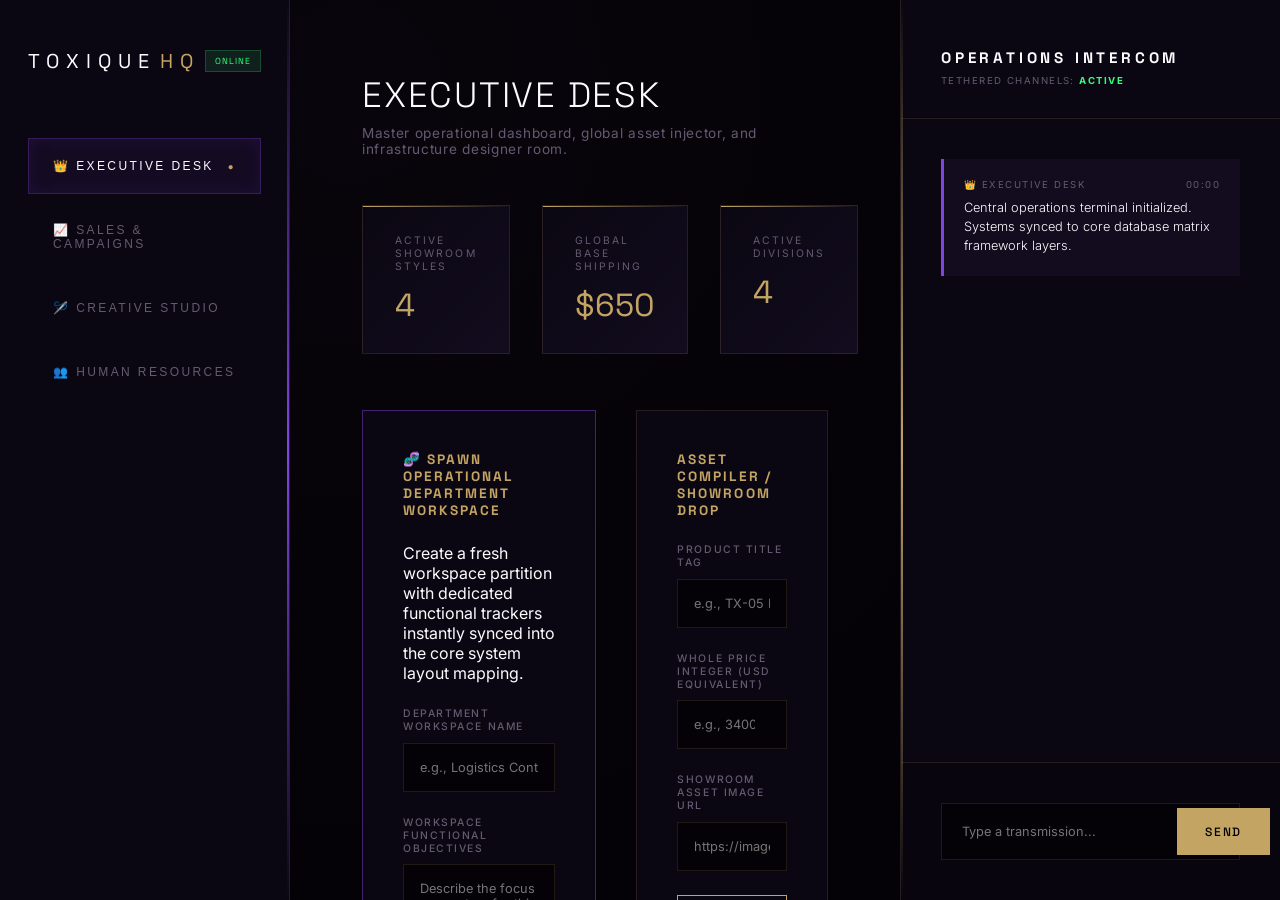
==== admin.html @ 27f7e6ea "Introduce dynamic workspace generation matrices into the executive admin panel" ====
<!DOCTYPE html>
<html lang="en">
<head>
    <meta charset="UTF-8">
    <meta name="viewport" content="width=device-width, initial-scale=1.0">
    <title>TOXIQUE // HQ MASTER CENTRAL CONTROL SYSTEMS</title>
    <style>
        @import url('https://fonts.googleapis.com/css2?family=Inter:wght@200;300;400;500;600&family=Space+Grotesk:wght@300;400;500&display=swap');
        
        :root {
            --bg-base: #040206;
            --bg-panel: #0b0712;
            --bg-card: #120c1e;
            --border-line: rgba(195, 164, 99, 0.15);
            --border-glow: rgba(129, 70, 226, 0.3);
            --lux-gold: #c3a463;
            --neon-purple: #8146e2;
            --neon-cyan: #00f2fe;
            --text-main: #fcfbfe;
            --text-dark: #645a72;
            --text-green: #32ff7e;
        }

        body {
            margin: 0; padding: 0;
            background-color: var(--bg-base);
            color: var(--text-main);
            font-family: 'Inter', sans-serif;
            display: flex; height: 100vh; overflow: hidden;
        }

        /* SIDEBAR INTERFACE ARCHITECTURE */
        .sidebar {
            width: 290px; background: var(--bg-panel);
            border-right: 1px solid var(--border-line);
            display: flex; flex-direction: column; padding: 3rem 1.75rem; box-sizing: border-box;
            position: relative;
        }
        .sidebar::after {
            content: ''; position: absolute; right: 0; top: 0; height: 100%; width: 2px;
            background: linear-gradient(to bottom, transparent, var(--neon-purple), transparent);
        }
        .hub-title {
            font-family: 'Space Grotesk', sans-serif;
            font-size: 1.25rem; letter-spacing: 0.35em; font-weight: 400; margin-bottom: 4rem; text-transform: uppercase;
            display: flex; align-items: center; justify-content: space-between;
        }
        .hub-title span { color: var(--lux-gold); }
        .system-status-pill {
            font-size: 0.55rem; font-family: 'Space Grotesk', sans-serif; background: rgba(50, 255, 126, 0.1);
            color: var(--text-green); border: 1px solid rgba(50, 255, 126, 0.2); padding: 0.25rem 0.6rem; letter-spacing: 0.1em;
        }

        .dept-btn-container {
            display: flex; flex-direction: column; flex: 1; overflow-y: auto; gap: 0.5rem;
        }

        .dept-btn {
            background: transparent; border: 1px solid transparent;
            color: var(--text-dark); text-transform: uppercase; text-align: left;
            padding: 1.25rem 1.5rem; font-size: 0.75rem; letter-spacing: 0.2em;
            cursor: pointer; transition: all 0.4s cubic-bezier(0.16, 1, 0.3, 1);
            display: flex; justify-content: space-between; align-items: center;
        }
        .dept-btn:hover, .dept-btn.active {
            color: var(--text-main); background: rgba(129, 70, 226, 0.08); 
            border-color: var(--border-glow); box-shadow: inset 0 0 15px rgba(129, 70, 226, 0.1);
        }
        .dept-btn.active::after {
            content: '●'; color: var(--lux-gold); font-size: 0.6rem;
        }

        /* VIEWPORT CONFIGURATIONS */
        .workspace-viewport {
            flex: 1; padding: 4.5rem; box-sizing: border-box; overflow-y: auto;
            background: radial-gradient(circle at 10% 10%, rgba(13, 9, 20, 0.4) 0%, transparent 80%);
        }
        .space-panel { display: none; opacity: 0; transform: translateY(15px); transition: all 0.4s ease; }
        .space-panel.active { display: block; opacity: 1; transform: translateY(0); }
        
        .header-meta h2 { font-family: 'Space Grotesk', sans-serif; font-size: 2.2rem; font-weight: 300; letter-spacing: 0.05em; text-transform: uppercase; margin: 0 0 0.5rem 0; color: var(--text-main); }
        .header-meta p { color: var(--text-dark); font-size: 0.85rem; margin: 0 0 3rem 0; letter-spacing: 0.05em; }

        /* HUD STATS GRID */
        .analytics-strip {
            display: grid; grid-template-columns: repeat(3, 1fr); gap: 2rem; margin-bottom: 3.5rem;
        }
        .metric-block {
            background: linear-gradient(135deg, var(--bg-panel), var(--bg-card));
            border: 1px solid var(--border-line); padding: 1.75rem 2rem; position: relative;
        }
        .metric-block::before {
            content: ''; position: absolute; top: 0; left: 0; width: 100%; height: 1px; background: linear-gradient(to right, var(--lux-gold), transparent);
        }
        .metric-title { font-size: 0.65rem; text-transform: uppercase; letter-spacing: 0.2em; color: var(--text-dark); margin-bottom: 0.75rem; }
        .metric-value { font-family: 'Space Grotesk', sans-serif; font-size: 2rem; font-weight: 400; color: var(--lux-gold); }

        .control-grid { display: grid; grid-template-columns: 1.1fr 0.9fr; gap: 2.5rem; margin-bottom: 2.5rem; }
        .data-card { background: var(--bg-panel); border: 1px solid var(--border-line); padding: 2.5rem; position: relative; }
        .data-card h4 { margin: 0 0 1.5rem 0; font-family: 'Space Grotesk', sans-serif; font-size: 0.85rem; letter-spacing: 0.15em; text-transform: uppercase; color: var(--lux-gold); }

        /* LIVE SYSTEM INTERCOM PANEL */
        .chat-sidebar {
            width: 380px; background: var(--bg-panel); border-left: 1px solid var(--border-line); display: flex; flex-direction: column; box-sizing: border-box; position: relative;
        }
        .chat-sidebar::before {
            content: ''; position: absolute; left: 0; top: 0; height: 100%; width: 2px;
            background: linear-gradient(to bottom, transparent, var(--lux-gold), transparent);
        }
        .chat-header { padding: 3rem 2.5rem 2rem 2.5rem; border-bottom: 1px solid var(--border-line); }
        .chat-header h3 { margin: 0; font-family: 'Space Grotesk', sans-serif; font-size: 0.95rem; letter-spacing: 0.25em; text-transform: uppercase; }
        .chat-header span { font-size: 0.6rem; color: var(--text-dark); letter-spacing: 0.15em; display: block; margin-top: 0.5rem; text-transform: uppercase; }
        .chat-header span strong { color: var(--text-green); }
        
        .chat-messages { flex: 1; padding: 2.5rem; overflow-y: auto; display: flex; flex-direction: column; gap: 1.5rem; }
        .msg-bubble { background: var(--bg-card); border-left: 3px solid var(--neon-purple); padding: 1.25rem; }
        .msg-bubble.from-user { border-left-color: var(--lux-gold); background: rgba(195,164,99,0.02); }
        .msg-meta { font-size: 0.6rem; letter-spacing: 0.15em; text-transform: uppercase; color: var(--text-dark); margin-bottom: 0.5rem; display: flex; justify-content: space-between; }
        .msg-meta strong { color: var(--lux-gold); }
        .msg-text { font-size: 0.8rem; line-height: 1.5; color: var(--text-main); font-weight: 300; }

        .chat-input-row { padding: 2.5rem; border-top: 1px solid var(--border-line); background: rgba(0,0,0,0.2); }
        .chat-input-wrapper { display: flex; border: 1px solid var(--border-line); background: var(--bg-base); padding: 0.25rem; }
        .chat-field { flex: 1; background: transparent; border: none; padding: 1rem; color: var(--text-main); font-family: 'Inter', sans-serif; font-size: 0.8rem; }
        .chat-field:focus { outline: none; }
        .chat-send-btn { background: var(--lux-gold); border: none; color: #000; padding: 0 1.75rem; font-family: 'Space Grotesk', sans-serif; font-size: 0.75rem; font-weight: 500; text-transform: uppercase; letter-spacing: 0.15em; cursor: pointer; transition: background 0.3s; }

        /* CONTROLS FORMATTING */
        .input-block { margin-bottom: 1.5rem; }
        .input-block label { display: block; font-size: 0.65rem; text-transform: uppercase; letter-spacing: 0.15em; color: var(--text-dark); margin-bottom: 0.6rem; font-weight: 500; }
        .input-block input, .input-block select, .input-block textarea { width: 100%; padding: 1rem; background: var(--bg-base); border: 1px solid var(--border-line); color: white; box-sizing: border-box; font-family: 'Inter', sans-serif; font-size: 0.8rem; }
        .input-block input:focus, .input-block textarea:focus { border-color: var(--lux-gold); outline: none; }
        
        .action-btn { background: transparent; border: 1px solid var(--lux-gold); color: white; width: 100%; padding: 1.25rem; cursor: pointer; font-family: 'Space Grotesk', sans-serif; text-transform: uppercase; letter-spacing: 0.25em; font-size: 0.7rem; transition: all 0.4s ease; }
        .action-btn:hover { background: var(--lux-gold); color: #000; box-shadow: 0 0 20px rgba(195, 164, 99, 0.2); }
        .spawn-btn { border-color: var(--neon-purple); color: var(--text-main); }
        .spawn-btn:hover { background: var(--neon-purple); color: white; box-shadow: 0 0 20px rgba(129, 70, 226, 0.4); }

        .mood-board-grid { display: grid; grid-template-columns: repeat(3, 1fr); gap: 1rem; }
        .mood-thumb { width: 100%; height: 110px; background: #1b1429; border: 1px solid var(--border-line); overflow: hidden; }
        .mood-thumb img { width: 100%; height: 100%; object-fit: cover; opacity: 0.6; }

        .candidate-ticket { background: var(--bg-base); border-left: 2px solid var(--neon-purple); padding: 1.25rem; margin-bottom: 1rem; display: flex; justify-content: space-between; align-items: center; }
        .candidate-info h5 { margin: 0 0 0.25rem 0; font-size: 0.8rem; }
        .candidate-info p { margin: 0; font-size: 0.7rem; color: var(--text-dark); }
        .ticket-status { font-family: 'Space Grotesk', sans-serif; font-size: 0.6rem; border: 1px solid var(--border-line); padding: 0.25rem 0.5rem; color: var(--lux-gold); text-transform: uppercase; }
    </style>
</head>
<body>

    <!-- LEFT MASTER NAV BAR SIDEBAR -->
    <div class="sidebar">
        <div class="hub-title">TOXIQUE <span>HQ</span> <div class="system-status-pill">ONLINE</div></div>
        
        <!-- Target container box for custom department button spawns -->
        <div class="dept-btn-container" id="sidebarButtonContainer">
            <button class="dept-btn active" id="btn-executive" onclick="switchSpace('executive')">👑 Executive Desk</button>
            <button class="dept-btn" id="btn-marketing" onclick="switchSpace('marketing')">📈 Sales & Campaigns</button>
            <button class="dept-btn" id="btn-designers" onclick="switchSpace('designers')">🪡 Creative Studio</button>
            <button class="dept-btn" id="btn-hr" onclick="switchSpace('hr')">👥 Human Resources</button>
        </div>
    </div>

    <!-- MAIN CONTROL CORE FRAME -->
    <div class="workspace-viewport" id="viewportContainer">
        
        <!-- ==================== EXECUTIVE SPACE (MASTER COMMAND HUB) ==================== -->
        <div id="space-executive" class="space-panel active">
            <div class="header-meta">
                <h2>Executive Desk</h2>
                <p>Master operational dashboard, global asset injector, and infrastructure designer room.</p>
            </div>
            
            <div class="analytics-strip">
                <div class="metric-block"><div class="metric-title">Active Showroom Styles</div><div class="metric-value" id="count-products">4</div></div>
                <div class="metric-block"><div class="metric-title">Global Base Shipping</div><div class="metric-value">$650</div></div>
                <div class="metric-block"><div class="metric-title">Active Divisions</div><div class="metric-value" id="count-depts">4</div></div>
            </div>

            <!-- DYNAMIC INFRASTRUCTURE GENERATOR FOR THE EXECUTIVE -->
            <div class="control-grid">
                <div class="data-card" style="border-color: rgba(129, 70, 226, 0.45);">
                    <h4>🧬 Spawn Operational Department Workspace</h4>
                    <p style="margin-bottom: 1.5rem;">Create a fresh workspace partition with dedicated functional trackers instantly synced into the core system layout mapping.</p>
                    <div class="input-block">
                        <label>Department Workspace Name</label>
                        <input type="text" id="new-dept-name" placeholder="e.g., Logistics Control, Public Relations">
                    </div>
                    <div class="input-block">
                        <label>Workspace Functional Objectives</label>
                        <textarea id="new-dept-purpose" rows="2" placeholder="Describe the focus parameters for this team desk context..."></textarea>
                    </div>
                    <button class="action-btn spawn-btn" onclick="executeDepartmentSpawning()">Generate Workspace Instance</button>
                </div>

                <div class="data-card">
                    <h4>Asset Compiler / Showroom Drop</h4>
                    <div class="input-block">
                        <label>Product Title Tag</label>
                        <input type="text" id="prod-title" placeholder="e.g., TX-05 RAW COAT">
                    </div>
                    <div class="input-block">
                        <label>Whole Price Integer (USD Equivalent)</label>
                        <input type="number" id="prod-price" placeholder="e.g., 34000">
                    </div>
                    <div class="input-block">
                        <label>Showroom Asset Image URL</label>
                        <input type="text" id="prod-img" placeholder="https://images.unsplash.com/...">
                    </div>
                    <button class="action-btn" onclick="executeProductInjection()">Compile Asset Array</button>
                </div>
            </div>
        </div>

        <!-- ==================== MARKETING SPACE ==================== -->
        <div id="space-marketing" class="space-panel">
            <div class="header-meta"><h2>Sales & Campaigns</h2><p>Configure operational discount wrappers and active baseline schedules.</p></div>
            <div class="control-grid">
                <div class="data-card">
                    <h4>Campaign Voucher Injector</h4>
                    <div class="input-block"><label>Promo String Key</label><input type="text" placeholder="BLACKFRIDAY"></div>
                    <div class="input-block"><label>Target Allocation Scaling</label><select><option>25% Off Framework Value</option><option>50% Holiday Clearance</option></select></div>
                    <button class="action-btn" onclick="alert('Campaign variant deployed.')">Deploy Live Flag</button>
                </div>
                <div class="data-card">
                    <h4>Historical Logs</h4>
                    <p>• <strong>Nov 20 - Nov 30:</strong> Black Friday Sale (25% Multiplier)<br>• <strong>Dec 1 - Dec 31:</strong> Holiday Manifest (50% Multiplier)</p>
                </div>
            </div>
        </div>

        <!-- ==================== DESIGNERS SPACE ==================== -->
        <div id="space-designers" class="space-panel">
            <div class="header-meta"><h2>Creative Studio</h2><p>Staging area for high-fashion photography alignment and aesthetic lookbooks.</p></div>
            <div class="data-card">
                <h4>Lookbook Asset Staging Array</h4>
                <div class="mood-board-grid">
                    <div class="mood-thumb"><img src="https://images.unsplash.com/photo-1515886657613-9f3515b0c78f?w=400"></div>
                    <div class="mood-thumb"><img src="https://images.unsplash.com/photo-1591047139829-d91aecb6caea?w=400"></div>
                    <div class="mood-thumb"><img src="https://images.unsplash.com/photo-1539571696357-5a69c17a67c6?w=400"></div>
                </div>
            </div>
        </div>

        <!-- ==================== HR SPACE ==================== -->
        <div id="space-hr" class="space-panel">
            <div class="header-meta"><h2>Human Resources</h2><p>Process field agent pipeline tracks and system access routing variables.</p></div>
            <div class="control-grid">
                <div class="data-card">
                    <h4>Active Delivery Inbound Leads</h4>
                    <div class="candidate-ticket"><div class="candidate-info"><h5>Field Agent — Kingston Route</h5><p>Applied for twice-weekly package pickup schedule</p></div><div class="ticket-status">Staged Review</div></div>
                </div>
                <div class="data-card">
                    <h4>HR Communication Gateway</h4>
                    <div class="input-block"><label>Endpoint Contact</label><input type="text" value="surfersshippingja@gmail.com" readonly></div>
                </div>
            </div>
        </div>

    </div>

    <!-- RIGHT PANEL: UNIFIED COMMAND ROOM INTERCOM -->
    <div class="chat-sidebar">
        <div class="chat-header">
            <h3>Operations Intercom</h3>
            <span>Tethered Channels: <strong>Active</strong></span>
        </div>
        <div class="chat-messages" id="chatBox">
            <div class="msg-bubble">
                <div class="msg-meta"><span>👑 Executive Desk</span><span>00:00</span></div>
                <div class="msg-text">Central operations terminal initialized. Systems synced to core database matrix framework layers.</div>
            </div>
        </div>
        <div class="chat-input-row">
            <div class="chat-input-wrapper">
                <input type="text" class="chat-field" id="chatInputField" placeholder="Type a transmission...">
                <button class="chat-send-btn" onclick="dispatchMessage()">Send</button>
            </div>
        </div>
    </div>

    <!-- ENGINE CONTROL LOGIC SCRIPTS -->
    <script>
        let currentDeptToken = "Executive Desk";
        let departmentCount = 4;

        // DYNAMIC WORKSPACE SPLER ROUTING LOOPS
        function switchSpace(spaceId) {
            const panels = document.querySelectorAll('.space-panel');
            panels.forEach(p => { p.classList.remove('active'); p.style.display = 'none'; });
            
            const target = document.getElementById('space-' + spaceId);
            if (target) {
                target.style.display = 'block';
                setTimeout(() => target.classList.add('active'), 10);
            }

            document.querySelectorAll('.dept-btn').forEach(b => b.classList.remove('active'));
            
            const targetedBtn = document.getElementById('btn-' + spaceId);
            if (targetedBtn) targetedBtn.classList.add('active');

            // Set current identity tracking node dynamically based on attributes or HTML string text
            if(spaceId === 'executive') currentDeptToken = "👑 Executive Desk";
            else if(spaceId === 'marketing') currentDeptToken = "📈 Sales/Mktg";
            else if(spaceId === 'designers') currentDeptToken = "🪡 Creative Studio";
            else if(spaceId === 'hr') currentDeptToken = "👥 HR Dept";
            else {
                currentDeptToken = "⚡ " + (targetedBtn ? targetedBtn.innerText.replace('●', '').trim() : "Custom Node");
            }
        }

        // EXECUTIVE SPARK MATRIX ENGINE: ADDS ENTIRE DEPARTMENT DOM BLOCKS DYNAMICALLY
        function executeDepartmentSpawning() {
            const nameField = document.getElementById('new-dept-name');
            const purposeField = document.getElementById('new-dept-purpose');
            
            const name = nameField.value.trim();
            const purpose = purposeField.value.trim();

            if (!name || !purpose) {
                alert("Workspace parameters invalid. Enter target partition labels.");
                return;
            }

            // Create system-safe unique string layout parameters
            const cleanId = name.toLowerCase().replace(/[^a-z0-8]/g, '-');

            // 1. Compile and Append Nav Sidebar Trigger Button Link node
            const buttonContainer = document.getElementById('sidebarButtonContainer');
            const newButton = document.createElement('button');
            newButton.className = 'dept-btn';
            newButton.id = 'btn-' + cleanId;
            newButton.innerText = '⚙️ ' + name;
            newButton.setAttribute('onclick', `switchSpace('${cleanId}')`);
            buttonContainer.appendChild(newButton);

            // 2. Compile and Append Main Content Pane Layout Viewport Block
            const viewportContainer = document.getElementById('viewportContainer');
            const newPane = document.createElement('div');
            newPane.id = 'space-' + cleanId;
            newPane.className = 'space-panel';
            newPane.innerHTML = `
                <div class="header-meta">
                    <h2>${name} Control</h2>
                    <p>Custom spawned active operational department workspace node layout.</p>
                </div>
                <div class="control-grid" style="grid-template-columns: 1fr;">
                    <div class="data-card" style="border-left: 2px solid var(--lux-gold);">
                        <h4>Objective Mission Tracker</h4>
                        <p style="font-size: 1rem; color: var(--text-main); font-style: italic; background: rgba(0,0,0,0.2); padding: 1.5rem; border: 1px dashed var(--border-line);">
                            "${purpose}"
                        </p>
                        <div class="input-block" style="margin-top:2rem;">
                            <label>Workspace Functional Console Output Log</label>
                            <input type="text" value="System environment online. Terminal channel bound successfully." readonly style="color: var(--text-green);">
                        </div>
                    </div>
                </div>
            `;
            viewportContainer.appendChild(newPane);

            // 3. Update Global Dashboard Metrics Counters
            departmentCount++;
            document.getElementById('count-depts').innerText = departmentCount;

            // 4. Inject automatic tracking broadcast announcement across the Intercom Chat Room
            const intercomBox = document.getElementById('chatBox');
            const systemBubble = document.createElement('div');
            systemBubble.className = 'msg-bubble';
            systemBubble.style.borderLeftColor = 'var(--text-green)';
            systemBubble.innerHTML = `
                <div class="msg-meta"><strong style="color:var(--text-green)">⚡ HQ COMPILER ENGINE</strong><span>SYSTEM</span></div>
                <div class="msg-text">Infrastructure Expansion Triggered: New department channel [<strong>${name.toUpperCase()}</strong>] compiled and online.</div>
            `;
            intercomBox.appendChild(systemBubble);
            intercomBox.scrollTop = intercomBox.scrollHeight;

            // Clear configuration fields
            nameField.value = '';
            purposeField.value = '';

            alert(`INFRASTRUCTURE ONLINE: Workspace division for [${name.toUpperCase()}] constructed cleanly.`);
        }

        // TACTICAL SYSTEM INTERCOM TRANSMITTER LOGIC
        function dispatchMessage() {
            const field = document.getElementById('chatInputField');
            const box = document.getElementById('chatBox');
            const txt = field.value.trim();

            if (txt === "") return;

            const stamps = new Date().toLocaleTimeString([], { hour: '2-digit', minute: '2-digit' });
            const bubble = document.createElement('div');
            bubble.className = 'msg-bubble from-user';
            bubble.innerHTML = `
                <div class="msg-meta"><strong>${currentDeptToken}</strong><span>${stamps}</span></div>
                <div class="msg-text">${txt}</div>
            `;
            
            box.appendChild(bubble);
            field.value = "";
            box.scrollTop = box.scrollHeight;
        }

        // INTERACTIVE CATALOG INJECTION CONTROLLER
        function executeProductInjection() {
            const t = document.getElementById('prod-title').value.trim();
            const p = document.getElementById('prod-price').value.trim();
            const i = document.getElementById('prod-img').value.trim();

            if(!t || !p || !i) {
                alert("Compilation rejected. Missing valid asset entries.");
                return;
            }

            let cache = localStorage.getItem('toxique_production_catalog') ? JSON.parse(localStorage.getItem('toxique_production_catalog')) : [];
            cache.push({ id: Date.now(), title: t.toUpperCase(), price: parseInt(p), category: "READY-TO-WEAR", division: "COLLECTION ONE", image: i });
            localStorage.setItem('toxique_production_catalog', JSON.stringify(cache));
            
            document.getElementById('count-products').innerText = cache.length;
            alert(`ASSET LEDGER ADDED:\n"${t.toUpperCase()}" locked directly into storefront database.`);
            
            document.getElementById('prod-title').value = ''; document.getElementById('prod-price').value = ''; document.getElementById('prod-img').value = '';
        }

        document.getElementById('chatInputField').addEventListener('keydown', function(e) { if (e.key === 'Enter') dispatchMessage(); });
    </script>
</body>
</html>
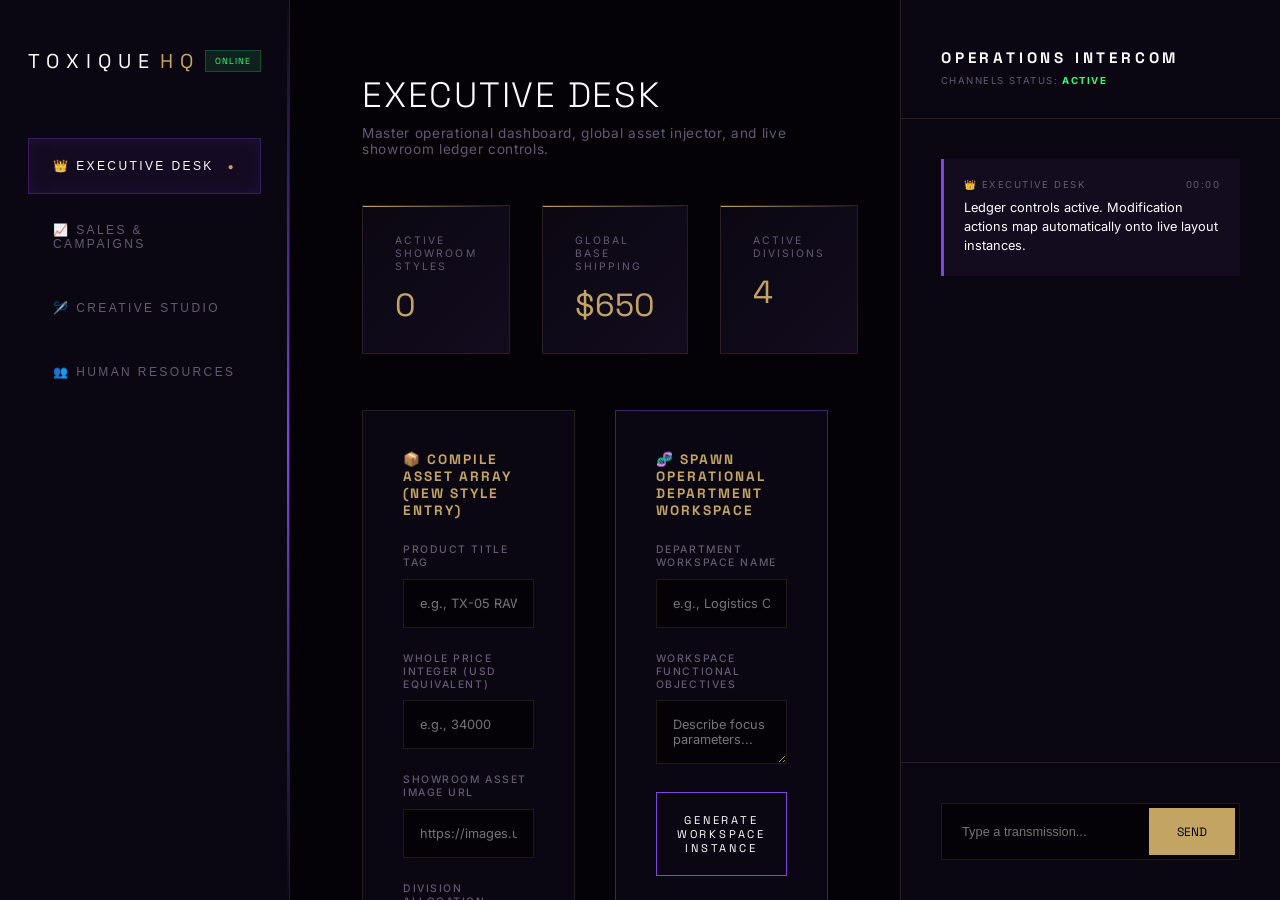
==== commit c51209c8: "Implement interactive Master Inventory Management Ledger with inline modification and expulsion hook" ====
--- a/admin.html
+++ b/admin.html
@@ -3,7 +3,7 @@
 <head>
     <meta charset="UTF-8">
     <meta name="viewport" content="width=device-width, initial-scale=1.0">
-    <title>TOXIQUE // HQ MASTER CENTRAL CONTROL SYSTEMS</title>
+    <title>TOXIQUE // HQ CENTRAL PRIVILEGE & LEDGER SYSTEMS</title>
     <style>
         @import url('https://fonts.googleapis.com/css2?family=Inter:wght@200;300;400;500;600&family=Space+Grotesk:wght@300;400;500&display=swap');
         
@@ -15,10 +15,10 @@
             --border-glow: rgba(129, 70, 226, 0.3);
             --lux-gold: #c3a463;
             --neon-purple: #8146e2;
-            --neon-cyan: #00f2fe;
             --text-main: #fcfbfe;
             --text-dark: #645a72;
             --text-green: #32ff7e;
+            --text-red: #ff4d4d;
         }
 
         body {
@@ -54,7 +54,6 @@
         .dept-btn-container {
             display: flex; flex-direction: column; flex: 1; overflow-y: auto; gap: 0.5rem;
         }
-
         .dept-btn {
             background: transparent; border: 1px solid transparent;
             color: var(--text-dark); text-transform: uppercase; text-align: left;
@@ -66,15 +65,10 @@
             color: var(--text-main); background: rgba(129, 70, 226, 0.08); 
             border-color: var(--border-glow); box-shadow: inset 0 0 15px rgba(129, 70, 226, 0.1);
         }
-        .dept-btn.active::after {
-            content: '●'; color: var(--lux-gold); font-size: 0.6rem;
-        }
+        .dept-btn.active::after { content: '●'; color: var(--lux-gold); font-size: 0.6rem; }
 
         /* VIEWPORT CONFIGURATIONS */
-        .workspace-viewport {
-            flex: 1; padding: 4.5rem; box-sizing: border-box; overflow-y: auto;
-            background: radial-gradient(circle at 10% 10%, rgba(13, 9, 20, 0.4) 0%, transparent 80%);
-        }
+        .workspace-viewport { flex: 1; padding: 4.5rem; box-sizing: border-box; overflow-y: auto; }
         .space-panel { display: none; opacity: 0; transform: translateY(15px); transition: all 0.4s ease; }
         .space-panel.active { display: block; opacity: 1; transform: translateY(0); }
         
@@ -82,68 +76,56 @@
         .header-meta p { color: var(--text-dark); font-size: 0.85rem; margin: 0 0 3rem 0; letter-spacing: 0.05em; }
 
         /* HUD STATS GRID */
-        .analytics-strip {
-            display: grid; grid-template-columns: repeat(3, 1fr); gap: 2rem; margin-bottom: 3.5rem;
-        }
-        .metric-block {
-            background: linear-gradient(135deg, var(--bg-panel), var(--bg-card));
-            border: 1px solid var(--border-line); padding: 1.75rem 2rem; position: relative;
-        }
-        .metric-block::before {
-            content: ''; position: absolute; top: 0; left: 0; width: 100%; height: 1px; background: linear-gradient(to right, var(--lux-gold), transparent);
-        }
+        .analytics-strip { display: grid; grid-template-columns: repeat(3, 1fr); gap: 2rem; margin-bottom: 3.5rem; }
+        .metric-block { background: linear-gradient(135deg, var(--bg-panel), var(--bg-card)); border: 1px solid var(--border-line); padding: 1.75rem 2rem; position: relative; }
+        .metric-block::before { content: ''; position: absolute; top: 0; left: 0; width: 100%; height: 1px; background: linear-gradient(to right, var(--lux-gold), transparent); }
         .metric-title { font-size: 0.65rem; text-transform: uppercase; letter-spacing: 0.2em; color: var(--text-dark); margin-bottom: 0.75rem; }
         .metric-value { font-family: 'Space Grotesk', sans-serif; font-size: 2rem; font-weight: 400; color: var(--lux-gold); }
 
         .control-grid { display: grid; grid-template-columns: 1.1fr 0.9fr; gap: 2.5rem; margin-bottom: 2.5rem; }
-        .data-card { background: var(--bg-panel); border: 1px solid var(--border-line); padding: 2.5rem; position: relative; }
+        .data-card { background: var(--bg-panel); border: 1px solid var(--border-line); padding: 2.5rem; position: relative; margin-bottom: 2.5rem; }
         .data-card h4 { margin: 0 0 1.5rem 0; font-family: 'Space Grotesk', sans-serif; font-size: 0.85rem; letter-spacing: 0.15em; text-transform: uppercase; color: var(--lux-gold); }
 
+        /* LIVE STYLES LEDGER TABLE UTILITY */
+        .table-container { width: 100%; overflow-x: auto; margin-top: 1rem; }
+        .ledger-table { width: 100%; border-collapse: collapse; text-align: left; font-size: 0.8rem; }
+        .ledger-table th { font-family: 'Space Grotesk', sans-serif; text-transform: uppercase; letter-spacing: 0.15em; font-size: 0.7rem; color: var(--text-dark); padding: 1rem; border-bottom: 1px solid var(--border-line); }
+        .ledger-table td { padding: 1rem; border-bottom: 1px solid rgba(255,255,255,0.03); vertical-align: middle; }
+        .thumb-preview { width: 40px; height: 50px; object-fit: cover; border: 1px solid var(--border-line); }
+        
+        .inline-action-btn { background: transparent; border: 1px solid var(--border-line); color: var(--text-main); padding: 0.4rem 0.8rem; font-size: 0.65rem; text-transform: uppercase; letter-spacing: 0.1em; cursor: pointer; margin-right: 0.5rem; }
+        .inline-action-btn.edit-trigger { border-color: var(--lux-gold); color: var(--lux-gold); }
+        .inline-action-btn.delete-trigger { border-color: var(--text-red); color: var(--text-red); }
+        .inline-action-btn:hover { background: white; color: black !important; }
+
         /* LIVE SYSTEM INTERCOM PANEL */
-        .chat-sidebar {
-            width: 380px; background: var(--bg-panel); border-left: 1px solid var(--border-line); display: flex; flex-direction: column; box-sizing: border-box; position: relative;
-        }
-        .chat-sidebar::before {
-            content: ''; position: absolute; left: 0; top: 0; height: 100%; width: 2px;
-            background: linear-gradient(to bottom, transparent, var(--lux-gold), transparent);
-        }
+        .chat-sidebar { width: 380px; background: var(--bg-panel); border-left: 1px solid var(--border-line); display: flex; flex-direction: column; box-sizing: border-box; }
         .chat-header { padding: 3rem 2.5rem 2rem 2.5rem; border-bottom: 1px solid var(--border-line); }
         .chat-header h3 { margin: 0; font-family: 'Space Grotesk', sans-serif; font-size: 0.95rem; letter-spacing: 0.25em; text-transform: uppercase; }
         .chat-header span { font-size: 0.6rem; color: var(--text-dark); letter-spacing: 0.15em; display: block; margin-top: 0.5rem; text-transform: uppercase; }
         .chat-header span strong { color: var(--text-green); }
-        
         .chat-messages { flex: 1; padding: 2.5rem; overflow-y: auto; display: flex; flex-direction: column; gap: 1.5rem; }
         .msg-bubble { background: var(--bg-card); border-left: 3px solid var(--neon-purple); padding: 1.25rem; }
         .msg-bubble.from-user { border-left-color: var(--lux-gold); background: rgba(195,164,99,0.02); }
         .msg-meta { font-size: 0.6rem; letter-spacing: 0.15em; text-transform: uppercase; color: var(--text-dark); margin-bottom: 0.5rem; display: flex; justify-content: space-between; }
-        .msg-meta strong { color: var(--lux-gold); }
-        .msg-text { font-size: 0.8rem; line-height: 1.5; color: var(--text-main); font-weight: 300; }
-
-        .chat-input-row { padding: 2.5rem; border-top: 1px solid var(--border-line); background: rgba(0,0,0,0.2); }
+        .msg-text { font-size: 0.8rem; line-height: 1.5; color: var(--text-main); }
+
+        .chat-input-row { padding: 2.5rem; border-top: 1px solid var(--border-line); }
         .chat-input-wrapper { display: flex; border: 1px solid var(--border-line); background: var(--bg-base); padding: 0.25rem; }
-        .chat-field { flex: 1; background: transparent; border: none; padding: 1rem; color: var(--text-main); font-family: 'Inter', sans-serif; font-size: 0.8rem; }
+        .chat-field { flex: 1; background: transparent; border: none; padding: 1rem; color: var(--text-main); font-size: 0.8rem; }
         .chat-field:focus { outline: none; }
-        .chat-send-btn { background: var(--lux-gold); border: none; color: #000; padding: 0 1.75rem; font-family: 'Space Grotesk', sans-serif; font-size: 0.75rem; font-weight: 500; text-transform: uppercase; letter-spacing: 0.15em; cursor: pointer; transition: background 0.3s; }
+        .chat-send-btn { background: var(--lux-gold); border: none; color: #000; padding: 0 1.75rem; font-family: 'Space Grotesk', sans-serif; font-size: 0.75rem; text-transform: uppercase; cursor: pointer; }
 
         /* CONTROLS FORMATTING */
         .input-block { margin-bottom: 1.5rem; }
         .input-block label { display: block; font-size: 0.65rem; text-transform: uppercase; letter-spacing: 0.15em; color: var(--text-dark); margin-bottom: 0.6rem; font-weight: 500; }
         .input-block input, .input-block select, .input-block textarea { width: 100%; padding: 1rem; background: var(--bg-base); border: 1px solid var(--border-line); color: white; box-sizing: border-box; font-family: 'Inter', sans-serif; font-size: 0.8rem; }
-        .input-block input:focus, .input-block textarea:focus { border-color: var(--lux-gold); outline: none; }
+        .input-block input:focus { border-color: var(--lux-gold); outline: none; }
         
         .action-btn { background: transparent; border: 1px solid var(--lux-gold); color: white; width: 100%; padding: 1.25rem; cursor: pointer; font-family: 'Space Grotesk', sans-serif; text-transform: uppercase; letter-spacing: 0.25em; font-size: 0.7rem; transition: all 0.4s ease; }
         .action-btn:hover { background: var(--lux-gold); color: #000; box-shadow: 0 0 20px rgba(195, 164, 99, 0.2); }
-        .spawn-btn { border-color: var(--neon-purple); color: var(--text-main); }
-        .spawn-btn:hover { background: var(--neon-purple); color: white; box-shadow: 0 0 20px rgba(129, 70, 226, 0.4); }
-
-        .mood-board-grid { display: grid; grid-template-columns: repeat(3, 1fr); gap: 1rem; }
-        .mood-thumb { width: 100%; height: 110px; background: #1b1429; border: 1px solid var(--border-line); overflow: hidden; }
-        .mood-thumb img { width: 100%; height: 100%; object-fit: cover; opacity: 0.6; }
-
-        .candidate-ticket { background: var(--bg-base); border-left: 2px solid var(--neon-purple); padding: 1.25rem; margin-bottom: 1rem; display: flex; justify-content: space-between; align-items: center; }
-        .candidate-info h5 { margin: 0 0 0.25rem 0; font-size: 0.8rem; }
-        .candidate-info p { margin: 0; font-size: 0.7rem; color: var(--text-dark); }
-        .ticket-status { font-family: 'Space Grotesk', sans-serif; font-size: 0.6rem; border: 1px solid var(--border-line); padding: 0.25rem 0.5rem; color: var(--lux-gold); text-transform: uppercase; }
+        .spawn-btn { border-color: var(--neon-purple); }
+        .spawn-btn:hover { background: var(--neon-purple); color: white; }
     </style>
 </head>
 <body>
@@ -151,8 +133,6 @@
     <!-- LEFT MASTER NAV BAR SIDEBAR -->
     <div class="sidebar">
         <div class="hub-title">TOXIQUE <span>HQ</span> <div class="system-status-pill">ONLINE</div></div>
-        
-        <!-- Target container box for custom department button spawns -->
         <div class="dept-btn-container" id="sidebarButtonContainer">
             <button class="dept-btn active" id="btn-executive" onclick="switchSpace('executive')">👑 Executive Desk</button>
             <button class="dept-btn" id="btn-marketing" onclick="switchSpace('marketing')">📈 Sales & Campaigns</button>
@@ -168,108 +148,109 @@
         <div id="space-executive" class="space-panel active">
             <div class="header-meta">
                 <h2>Executive Desk</h2>
-                <p>Master operational dashboard, global asset injector, and infrastructure designer room.</p>
+                <p>Master operational dashboard, global asset injector, and live showroom ledger controls.</p>
             </div>
             
             <div class="analytics-strip">
-                <div class="metric-block"><div class="metric-title">Active Showroom Styles</div><div class="metric-value" id="count-products">4</div></div>
+                <div class="metric-block"><div class="metric-title">Active Showroom Styles</div><div class="metric-value" id="count-products">0</div></div>
                 <div class="metric-block"><div class="metric-title">Global Base Shipping</div><div class="metric-value">$650</div></div>
                 <div class="metric-block"><div class="metric-title">Active Divisions</div><div class="metric-value" id="count-depts">4</div></div>
             </div>
 
-            <!-- DYNAMIC INFRASTRUCTURE GENERATOR FOR THE EXECUTIVE -->
             <div class="control-grid">
+                <!-- DYNAMIC ASSET COMPILER & MODIFIER FORM -->
+                <div class="data-card" id="compilerFormBlock">
+                    <h4 id="compilerFormTitle">📦 Compile Asset Array (New Style Entry)</h4>
+                    <input type="hidden" id="edit-prod-id" value="">
+                    
+                    <div class="input-block">
+                        <label>Product Title Tag</label>
+                        <input type="text" id="prod-title" placeholder="e.g., TX-05 RAW COAT">
+                    </div>
+                    <div class="input-block">
+                        <label>Whole Price Integer (USD Equivalent)</label>
+                        <input type="number" id="prod-price" placeholder="e.g., 34000">
+                    </div>
+                    <div class="input-block">
+                        <label>Showroom Asset Image URL</label>
+                        <input type="text" id="prod-img" placeholder="https://images.unsplash.com/...">
+                    </div>
+                    <div class="input-block">
+                        <label>Division Allocation</label>
+                        <input type="text" id="prod-division" value="COLLECTION ONE">
+                    </div>
+                    <button class="action-btn" id="compilerSubmitBtn" onclick="executeProductSavingLoop()">Compile Asset Array</button>
+                    <button class="action-btn" id="compilerCancelBtn" onclick="resetFormToDefault()" style="display:none; margin-top:0.5rem; border-color:var(--text-dark); color:var(--text-dark);">Cancel Edit Mode</button>
+                </div>
+
+                <!-- SPAWN OPERATIONAL DIVISION PANEL -->
                 <div class="data-card" style="border-color: rgba(129, 70, 226, 0.45);">
                     <h4>🧬 Spawn Operational Department Workspace</h4>
-                    <p style="margin-bottom: 1.5rem;">Create a fresh workspace partition with dedicated functional trackers instantly synced into the core system layout mapping.</p>
                     <div class="input-block">
                         <label>Department Workspace Name</label>
-                        <input type="text" id="new-dept-name" placeholder="e.g., Logistics Control, Public Relations">
+                        <input type="text" id="new-dept-name" placeholder="e.g., Logistics Control">
                     </div>
                     <div class="input-block">
                         <label>Workspace Functional Objectives</label>
-                        <textarea id="new-dept-purpose" rows="2" placeholder="Describe the focus parameters for this team desk context..."></textarea>
+                        <textarea id="new-dept-purpose" rows="2" placeholder="Describe focus parameters..."></textarea>
                     </div>
                     <button class="action-btn spawn-btn" onclick="executeDepartmentSpawning()">Generate Workspace Instance</button>
                 </div>
-
-                <div class="data-card">
-                    <h4>Asset Compiler / Showroom Drop</h4>
-                    <div class="input-block">
-                        <label>Product Title Tag</label>
-                        <input type="text" id="prod-title" placeholder="e.g., TX-05 RAW COAT">
-                    </div>
-                    <div class="input-block">
-                        <label>Whole Price Integer (USD Equivalent)</label>
-                        <input type="number" id="prod-price" placeholder="e.g., 34000">
-                    </div>
-                    <div class="input-block">
-                        <label>Showroom Asset Image URL</label>
-                        <input type="text" id="prod-img" placeholder="https://images.unsplash.com/...">
-                    </div>
-                    <button class="action-btn" onclick="executeProductInjection()">Compile Asset Array</button>
+            </div>
+
+            <!-- LIVE INTERACTIVE STYLES LEDGER REAL-TIME HUB -->
+            <div class="data-card" style="grid-column: 1 / -1;">
+                <h4>🏛️ Master Showroom Inventory Ledger</h4>
+                <p style="margin-bottom: 1.5rem;">Modify labels or expunge active production values straight from the customer storefront array cache.</p>
+                <div class="table-container">
+                    <table class="ledger-table">
+                        <thead>
+                            <tr>
+                                <th>Frame</th>
+                                <th>Style Identity</th>
+                                <th>Price</th>
+                                <th>Division Namespace</th>
+                                <th>Management Protocol Controls</th>
+                            </tr>
+                        </thead>
+                        <tbody id="masterLedgerTableBody">
+                            <!-- Populated on load loop -->
+                        </tbody>
+                    </table>
                 </div>
             </div>
         </div>
 
         <!-- ==================== MARKETING SPACE ==================== -->
         <div id="space-marketing" class="space-panel">
-            <div class="header-meta"><h2>Sales & Campaigns</h2><p>Configure operational discount wrappers and active baseline schedules.</p></div>
-            <div class="control-grid">
-                <div class="data-card">
-                    <h4>Campaign Voucher Injector</h4>
-                    <div class="input-block"><label>Promo String Key</label><input type="text" placeholder="BLACKFRIDAY"></div>
-                    <div class="input-block"><label>Target Allocation Scaling</label><select><option>25% Off Framework Value</option><option>50% Holiday Clearance</option></select></div>
-                    <button class="action-btn" onclick="alert('Campaign variant deployed.')">Deploy Live Flag</button>
-                </div>
-                <div class="data-card">
-                    <h4>Historical Logs</h4>
-                    <p>• <strong>Nov 20 - Nov 30:</strong> Black Friday Sale (25% Multiplier)<br>• <strong>Dec 1 - Dec 31:</strong> Holiday Manifest (50% Multiplier)</p>
-                </div>
+            <div class="header-meta"><h2>Sales & Campaigns</h2><p>Configure operational discount wrappers.</p></div>
+            <div class="data-card">
+                <h4>Active Promotional Schedule Matrix</h4>
+                <p>• <strong>Nov 20 - Nov 30:</strong> Black Friday Manifestation (25% Multiplier Value Display)<br>• <strong>Dec 1 - Dec 31:</strong> Festive Winter Holiday Allocation (50% Whole Price Offset)</p>
             </div>
         </div>
 
         <!-- ==================== DESIGNERS SPACE ==================== -->
         <div id="space-designers" class="space-panel">
-            <div class="header-meta"><h2>Creative Studio</h2><p>Staging area for high-fashion photography alignment and aesthetic lookbooks.</p></div>
-            <div class="data-card">
-                <h4>Lookbook Asset Staging Array</h4>
-                <div class="mood-board-grid">
-                    <div class="mood-thumb"><img src="https://images.unsplash.com/photo-1515886657613-9f3515b0c78f?w=400"></div>
-                    <div class="mood-thumb"><img src="https://images.unsplash.com/photo-1591047139829-d91aecb6caea?w=400"></div>
-                    <div class="mood-thumb"><img src="https://images.unsplash.com/photo-1539571696357-5a69c17a67c6?w=400"></div>
-                </div>
-            </div>
+            <div class="header-meta"><h2>Creative Studio</h2><p>Staging area for photography formatting alignment.</p></div>
         </div>
 
         <!-- ==================== HR SPACE ==================== -->
         <div id="space-hr" class="space-panel">
-            <div class="header-meta"><h2>Human Resources</h2><p>Process field agent pipeline tracks and system access routing variables.</p></div>
-            <div class="control-grid">
-                <div class="data-card">
-                    <h4>Active Delivery Inbound Leads</h4>
-                    <div class="candidate-ticket"><div class="candidate-info"><h5>Field Agent — Kingston Route</h5><p>Applied for twice-weekly package pickup schedule</p></div><div class="ticket-status">Staged Review</div></div>
-                </div>
-                <div class="data-card">
-                    <h4>HR Communication Gateway</h4>
-                    <div class="input-block"><label>Endpoint Contact</label><input type="text" value="surfersshippingja@gmail.com" readonly></div>
-                </div>
+            <div class="header-meta"><h2>Human Resources</h2><p>Process system field agent applicant tracks.</p></div>
+            <div class="data-card">
+                <h4>Logistics Contact Handlers</h4>
+                <div class="input-block"><label>Primary Destination Endpoint Routing</label><input type="text" value="surfersshippingja@gmail.com" readonly></div>
             </div>
         </div>
 
     </div>
 
-    <!-- RIGHT PANEL: UNIFIED COMMAND ROOM INTERCOM -->
+    <!-- RIGHT PANEL: UNIFIED CHAT INTERCOM -->
     <div class="chat-sidebar">
-        <div class="chat-header">
-            <h3>Operations Intercom</h3>
-            <span>Tethered Channels: <strong>Active</strong></span>
-        </div>
+        <div class="chat-header"><h3>Operations Intercom</h3><span>Channels Status: <strong>Active</strong></span></div>
         <div class="chat-messages" id="chatBox">
-            <div class="msg-bubble">
-                <div class="msg-meta"><span>👑 Executive Desk</span><span>00:00</span></div>
-                <div class="msg-text">Central operations terminal initialized. Systems synced to core database matrix framework layers.</div>
-            </div>
+            <div class="msg-bubble"><div class="msg-meta"><span>👑 Executive Desk</span><span>00:00</span></div><div class="msg-text">Ledger controls active. Modification actions map automatically onto live layout instances.</div></div>
         </div>
         <div class="chat-input-row">
             <div class="chat-input-wrapper">
@@ -279,152 +260,196 @@
         </div>
     </div>
 
-    <!-- ENGINE CONTROL LOGIC SCRIPTS -->
+    <!-- CORE STRATEGIC PROCESSING ENGINE -->
     <script>
-        let currentDeptToken = "Executive Desk";
+        let currentDeptToken = "👑 Executive Desk";
         let departmentCount = 4;
 
-        // DYNAMIC WORKSPACE SPLER ROUTING LOOPS
+        // Run ledger parsing on initialization window hook
+        document.addEventListener('DOMContentLoaded', () => {
+            renderMasterLedgerTable();
+        });
+
+        // VIEWPORT ROUTING ENGINE
         function switchSpace(spaceId) {
             const panels = document.querySelectorAll('.space-panel');
             panels.forEach(p => { p.classList.remove('active'); p.style.display = 'none'; });
             
             const target = document.getElementById('space-' + spaceId);
-            if (target) {
-                target.style.display = 'block';
-                setTimeout(() => target.classList.add('active'), 10);
-            }
+            if (target) { target.style.display = 'block'; setTimeout(() => target.classList.add('active'), 10); }
 
             document.querySelectorAll('.dept-btn').forEach(b => b.classList.remove('active'));
-            
             const targetedBtn = document.getElementById('btn-' + spaceId);
             if (targetedBtn) targetedBtn.classList.add('active');
 
-            // Set current identity tracking node dynamically based on attributes or HTML string text
             if(spaceId === 'executive') currentDeptToken = "👑 Executive Desk";
             else if(spaceId === 'marketing') currentDeptToken = "📈 Sales/Mktg";
             else if(spaceId === 'designers') currentDeptToken = "🪡 Creative Studio";
             else if(spaceId === 'hr') currentDeptToken = "👥 HR Dept";
-            else {
-                currentDeptToken = "⚡ " + (targetedBtn ? targetedBtn.innerText.replace('●', '').trim() : "Custom Node");
+            else currentDeptToken = "⚡ " + (targetedBtn ? targetedBtn.innerText.replace('⚙️', '').trim() : "Custom Node");
+        }
+
+        // FETCH CACHE & BUILD INTERACTIVE LEDGER TABLE LOOP
+        function renderMasterLedgerTable() {
+            const ledgerBody = document.getElementById('masterLedgerTableBody');
+            if(!ledgerBody) return;
+            
+            let cache = localStorage.getItem('toxique_production_catalog') ? JSON.parse(localStorage.getItem('toxique_production_catalog')) : [];
+            
+            // Dynamic metrics updater
+            document.getElementById('count-products').innerText = cache.length;
+            
+            ledgerBody.innerHTML = '';
+
+            if(cache.length === 0) {
+                ledgerBody.innerHTML = `<tr><td colspan="5" style="text-align:center; padding:3rem; color:var(--text-dark);">No structural inventory styles currently loaded inside the array.</td></tr>`;
+                return;
             }
-        }
-
-        // EXECUTIVE SPARK MATRIX ENGINE: ADDS ENTIRE DEPARTMENT DOM BLOCKS DYNAMICALLY
+
+            cache.forEach(product => {
+                const row = document.createElement('tr');
+                row.innerHTML = `
+                    <td><img src="${product.image}" class="thumb-preview" onerror="this.src='https://placehold.co/40x50/120c1e/fcfbfe?text=Style'"></td>
+                    <td style="font-weight:500; letter-spacing:0.05em; color:var(--text-main);">${product.title.toUpperCase()}</td>
+                    <td style="color:var(--lux-gold); font-weight:600;">$${product.price}</td>
+                    <td style="font-size:0.7rem; color:var(--text-dark);">${product.division || 'COLLECTION ONE'}</td>
+                    <td>
+                        <button class="inline-action-btn edit-trigger" onclick="triggerAssetEditMode(${product.id})">Edit Style</button>
+                        <button class="inline-action-btn delete-trigger" onclick="executeAssetExpulsion(${product.id})">Expunge</button>
+                    </td>
+                `;
+                ledgerBody.appendChild(row);
+            });
+        }
+
+        // CONTROLLER: CAPTURE SPECIFIC OBJECT FOR MODIFICATION
+        function triggerAssetEditMode(productId) {
+            let cache = JSON.parse(localStorage.getItem('toxique_production_catalog')) || [];
+            const product = cache.find(p => p.id === productId);
+            
+            if(!product) return;
+
+            // Route user context fields straight into form frame inputs
+            document.getElementById('edit-prod-id').value = product.id;
+            document.getElementById('prod-title').value = product.title;
+            document.getElementById('prod-price').value = product.price;
+            document.getElementById('prod-img').value = product.image;
+            document.getElementById('prod-division').value = product.division || 'COLLECTION ONE';
+
+            // Morph panel layout headers to notify user of mutation state
+            document.getElementById('compilerFormTitle').innerText = `🛠️ Modify Active Style: ${product.title.toUpperCase()}`;
+            document.getElementById('compilerSubmitBtn').innerText = `Apply Ledger Modifications`;
+            document.getElementById('compilerCancelBtn').style.display = 'block';
+            
+            // Anchor view focal alignment instantly to input frame context
+            document.getElementById('compilerFormBlock').scrollIntoView({ behavior: 'smooth' });
+        }
+
+        // SAVE LOGIC: HANDLING DIRECT COMPILATION VS MASTER TARGET REWRITES
+        function executeProductSavingLoop() {
+            const idVal = document.getElementById('edit-prod-id').value;
+            const titleVal = document.getElementById('prod-title').value.trim();
+            const priceVal = document.getElementById('prod-price').value.trim();
+            const imgVal = document.getElementById('prod-img').value.trim();
+            const divVal = document.getElementById('prod-division').value.trim();
+
+            if(!titleVal || !priceVal || !imgVal) {
+                alert("Operation rejected. Missing valid entries inside structural design nodes.");
+                return;
+            }
+
+            let cache = localStorage.getItem('toxique_production_catalog') ? JSON.parse(localStorage.getItem('toxique_production_catalog')) : [];
+
+            if(idVal) {
+                // EXECUTING MODIFICATION UPGRADE: Identify key match and rewrite child variables
+                const targetIdx = cache.findIndex(p => p.id == idVal);
+                if(targetIdx !== -1) {
+                    cache[targetIdx].title = titleVal.toUpperCase();
+                    cache[targetIdx].price = parseInt(priceVal);
+                    cache[targetIdx].image = imgVal;
+                    cache[targetIdx].division = divVal.toUpperCase();
+                    alert(`LEDGER REWRITE SUCCESSFUL: Active parameters for "${titleVal.toUpperCase()}" modified cleanly.`);
+                }
+            } else {
+                // EXECUTING FRESH INJECTION: Append new instance completely
+                const newAsset = {
+                    id: Date.now(),
+                    title: titleVal.toUpperCase(),
+                    price: parseInt(priceVal),
+                    category: "READY-TO-WEAR",
+                    division: divVal.toUpperCase(),
+                    image: imgVal
+                };
+                cache.push(newAsset);
+                alert(`ASSET REGISTERED: New entry for "${titleVal.toUpperCase()}" compiled directly into storage nodes.`);
+            }
+
+            localStorage.setItem('toxique_production_catalog', JSON.stringify(cache));
+            resetFormToDefault();
+            renderMasterLedgerTable();
+        }
+
+        // CONTROLLER: ERASE PRODUCT ENTIRELY
+        function executeAssetExpulsion(productId) {
+            if(!confirm("Are you sure you want to expunge this entry from your storefront database?")) return;
+            
+            let cache = JSON.parse(localStorage.getItem('toxique_production_catalog')) || [];
+            cache = cache.filter(p => p.id !== productId);
+            localStorage.setItem('toxique_production_catalog', JSON.stringify(cache));
+            
+            renderMasterLedgerTable();
+        }
+
+        function resetFormToDefault() {
+            document.getElementById('edit-prod-id').value = '';
+            document.getElementById('prod-title').value = '';
+            document.getElementById('prod-price').value = '';
+            document.getElementById('prod-img').value = '';
+            document.getElementById('prod-division').value = 'COLLECTION ONE';
+
+            document.getElementById('compilerFormTitle').innerText = `📦 Compile Asset Array (New Style Entry)`;
+            document.getElementById('compilerSubmitBtn').innerText = `Compile Asset Array`;
+            document.getElementById('compilerCancelBtn').style.display = 'none';
+        }
+
+        // SPAWN OPERATIONAL DIVISION PANEL MECHANISMS
         function executeDepartmentSpawning() {
             const nameField = document.getElementById('new-dept-name');
             const purposeField = document.getElementById('new-dept-purpose');
-            
-            const name = nameField.value.trim();
-            const purpose = purposeField.value.trim();
-
-            if (!name || !purpose) {
-                alert("Workspace parameters invalid. Enter target partition labels.");
-                return;
-            }
-
-            // Create system-safe unique string layout parameters
+            const name = nameField.value.trim(); const purpose = purposeField.value.trim();
+
+            if (!name || !purpose) { alert("Workspace parameters invalid."); return; }
             const cleanId = name.toLowerCase().replace(/[^a-z0-8]/g, '-');
 
-            // 1. Compile and Append Nav Sidebar Trigger Button Link node
             const buttonContainer = document.getElementById('sidebarButtonContainer');
             const newButton = document.createElement('button');
-            newButton.className = 'dept-btn';
-            newButton.id = 'btn-' + cleanId;
-            newButton.innerText = '⚙️ ' + name;
-            newButton.setAttribute('onclick', `switchSpace('${cleanId}')`);
+            newButton.className = 'dept-btn'; newButton.id = 'btn-' + cleanId;
+            newButton.innerText = '⚙️ ' + name; newButton.setAttribute('onclick', `switchSpace('${cleanId}')`);
             buttonContainer.appendChild(newButton);
 
-            // 2. Compile and Append Main Content Pane Layout Viewport Block
             const viewportContainer = document.getElementById('viewportContainer');
             const newPane = document.createElement('div');
-            newPane.id = 'space-' + cleanId;
-            newPane.className = 'space-panel';
+            newPane.id = 'space-' + cleanId; newPane.className = 'space-panel';
             newPane.innerHTML = `
-                <div class="header-meta">
-                    <h2>${name} Control</h2>
-                    <p>Custom spawned active operational department workspace node layout.</p>
-                </div>
-                <div class="control-grid" style="grid-template-columns: 1fr;">
-                    <div class="data-card" style="border-left: 2px solid var(--lux-gold);">
-                        <h4>Objective Mission Tracker</h4>
-                        <p style="font-size: 1rem; color: var(--text-main); font-style: italic; background: rgba(0,0,0,0.2); padding: 1.5rem; border: 1px dashed var(--border-line);">
-                            "${purpose}"
-                        </p>
-                        <div class="input-block" style="margin-top:2rem;">
-                            <label>Workspace Functional Console Output Log</label>
-                            <input type="text" value="System environment online. Terminal channel bound successfully." readonly style="color: var(--text-green);">
-                        </div>
-                    </div>
-                </div>
+                <div class="header-meta"><h2>${name} Control</h2><p>Custom spawned active operational department node.</p></div>
+                <div class="data-card"><h4>Objective Mission Tracker</h4><p style="font-style:italic;">"${purpose}"</p></div>
             `;
             viewportContainer.appendChild(newPane);
 
-            // 3. Update Global Dashboard Metrics Counters
-            departmentCount++;
-            document.getElementById('count-depts').innerText = departmentCount;
-
-            // 4. Inject automatic tracking broadcast announcement across the Intercom Chat Room
-            const intercomBox = document.getElementById('chatBox');
-            const systemBubble = document.createElement('div');
-            systemBubble.className = 'msg-bubble';
-            systemBubble.style.borderLeftColor = 'var(--text-green)';
-            systemBubble.innerHTML = `
-                <div class="msg-meta"><strong style="color:var(--text-green)">⚡ HQ COMPILER ENGINE</strong><span>SYSTEM</span></div>
-                <div class="msg-text">Infrastructure Expansion Triggered: New department channel [<strong>${name.toUpperCase()}</strong>] compiled and online.</div>
-            `;
-            intercomBox.appendChild(systemBubble);
-            intercomBox.scrollTop = intercomBox.scrollHeight;
-
-            // Clear configuration fields
-            nameField.value = '';
-            purposeField.value = '';
-
-            alert(`INFRASTRUCTURE ONLINE: Workspace division for [${name.toUpperCase()}] constructed cleanly.`);
-        }
-
-        // TACTICAL SYSTEM INTERCOM TRANSMITTER LOGIC
+            departmentCount++; document.getElementById('count-depts').innerText = departmentCount;
+            nameField.value = ''; purposeField.value = '';
+            alert(`INFRASTRUCTURE ONLINE: Workspace division for [${name.toUpperCase()}] constructed.`);
+        }
+
+        // INTERCOM CHAT PUSH METHOD LOGIC
         function dispatchMessage() {
-            const field = document.getElementById('chatInputField');
-            const box = document.getElementById('chatBox');
-            const txt = field.value.trim();
-
+            const field = document.getElementById('chatInputField'); const box = document.getElementById('chatBox'); const txt = field.value.trim();
             if (txt === "") return;
-
             const stamps = new Date().toLocaleTimeString([], { hour: '2-digit', minute: '2-digit' });
-            const bubble = document.createElement('div');
-            bubble.className = 'msg-bubble from-user';
-            bubble.innerHTML = `
-                <div class="msg-meta"><strong>${currentDeptToken}</strong><span>${stamps}</span></div>
-                <div class="msg-text">${txt}</div>
-            `;
-            
-            box.appendChild(bubble);
-            field.value = "";
-            box.scrollTop = box.scrollHeight;
-        }
-
-        // INTERACTIVE CATALOG INJECTION CONTROLLER
-        function executeProductInjection() {
-            const t = document.getElementById('prod-title').value.trim();
-            const p = document.getElementById('prod-price').value.trim();
-            const i = document.getElementById('prod-img').value.trim();
-
-            if(!t || !p || !i) {
-                alert("Compilation rejected. Missing valid asset entries.");
-                return;
-            }
-
-            let cache = localStorage.getItem('toxique_production_catalog') ? JSON.parse(localStorage.getItem('toxique_production_catalog')) : [];
-            cache.push({ id: Date.now(), title: t.toUpperCase(), price: parseInt(p), category: "READY-TO-WEAR", division: "COLLECTION ONE", image: i });
-            localStorage.setItem('toxique_production_catalog', JSON.stringify(cache));
-            
-            document.getElementById('count-products').innerText = cache.length;
-            alert(`ASSET LEDGER ADDED:\n"${t.toUpperCase()}" locked directly into storefront database.`);
-            
-            document.getElementById('prod-title').value = ''; document.getElementById('prod-price').value = ''; document.getElementById('prod-img').value = '';
-        }
-
+            const bubble = document.createElement('div'); bubble.className = 'msg-bubble from-user';
+            bubble.innerHTML = `<div class="msg-meta"><strong>${currentDeptToken}</strong><span>${stamps}</span></div><div class="msg-text">${txt}</div>`;
+            box.appendChild(bubble); field.value = ""; box.scrollTop = box.scrollHeight;
+        }
         document.getElementById('chatInputField').addEventListener('keydown', function(e) { if (e.key === 'Enter') dispatchMessage(); });
     </script>
 </body>
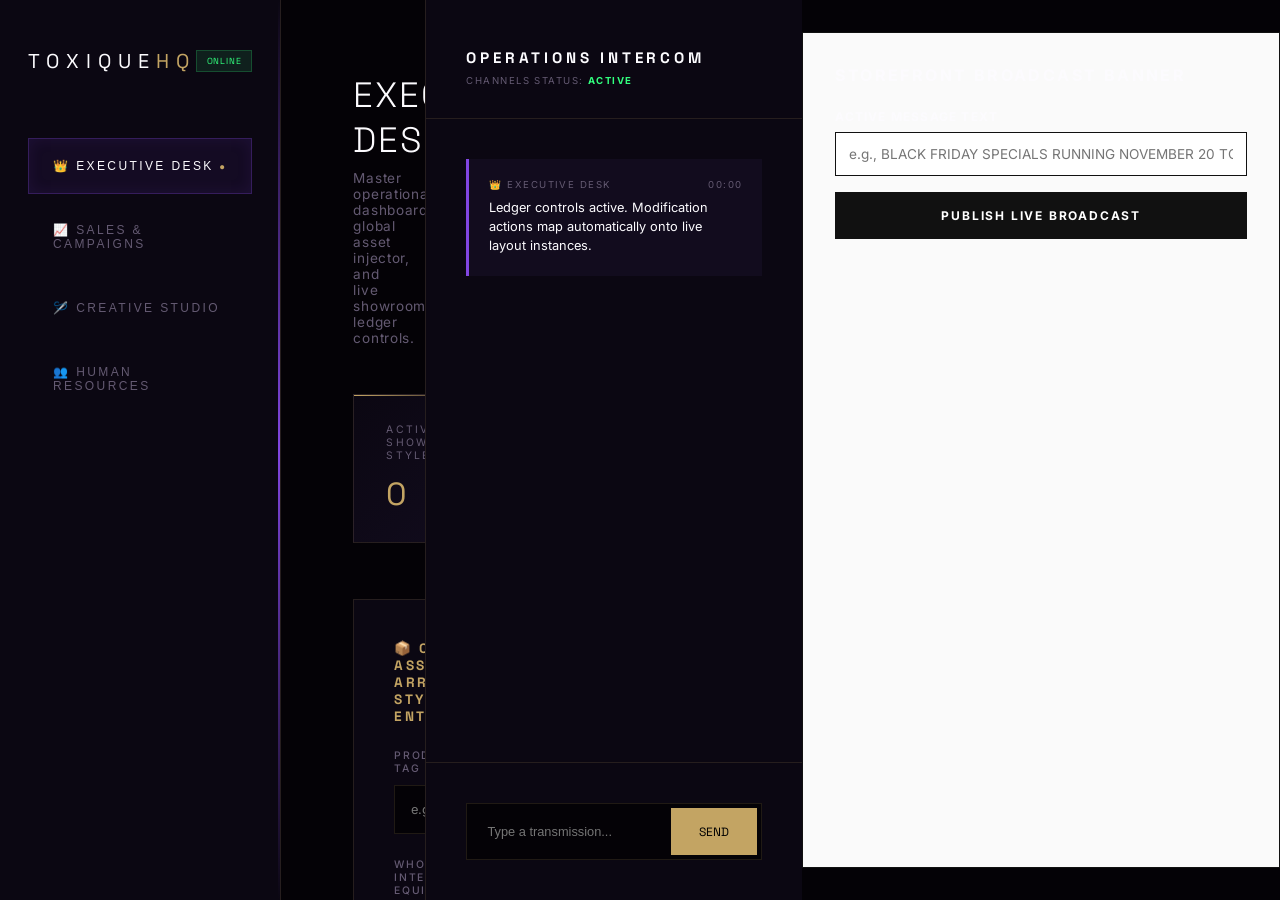
==== commit 900feb49: "feat: link dynamicPromoBanner to executive admin panel workspace control" ====
--- a/admin.html
+++ b/admin.html
@@ -453,4 +453,13 @@
         document.getElementById('chatInputField').addEventListener('keydown', function(e) { if (e.key === 'Enter') dispatchMessage(); });
     </script>
 </body>
-</html>+</html>
+<!-- PATH 3: EXECUTIVE LIVE BANNER VARIABLE FIELD -->
+<section class="exec-banner-control" style="margin: 2rem 0; padding: 2rem; border: 1px solid #111; background: #fafafa;">
+    <h2 style="margin-top: 0; text-transform: uppercase; letter-spacing: 0.15em; font-size: 1rem; font-family: inherit;">Storefront Broadcast Banner</h2>
+    <div style="margin-top: 1.5rem;">
+        <label style="display: block; font-size: 0.75rem; text-transform: uppercase; letter-spacing: 0.1em; margin-bottom: 0.5rem; font-weight: bold; font-family: inherit;">Active Message Text</label>
+        <input type="text" id="exec-banner-input" style="width: 100%; padding: 0.8rem; border: 1px solid #111; box-sizing: border-box; font-family: inherit; font-size: 0.85rem;" placeholder="e.g., BLACK FRIDAY SPECIALS RUNNING NOVEMBER 20 TO NOVEMBER 30">
+        <button onclick="publishExecutiveBanner()" style="background: #111; color: #fff; border: none; padding: 1rem 2rem; margin-top: 1rem; cursor: pointer; letter-spacing: 0.15em; font-size: 0.75rem; text-transform: uppercase; font-weight: bold; width: 100%; font-family: inherit;">Publish Live Broadcast</button>
+    </div>
+</section>
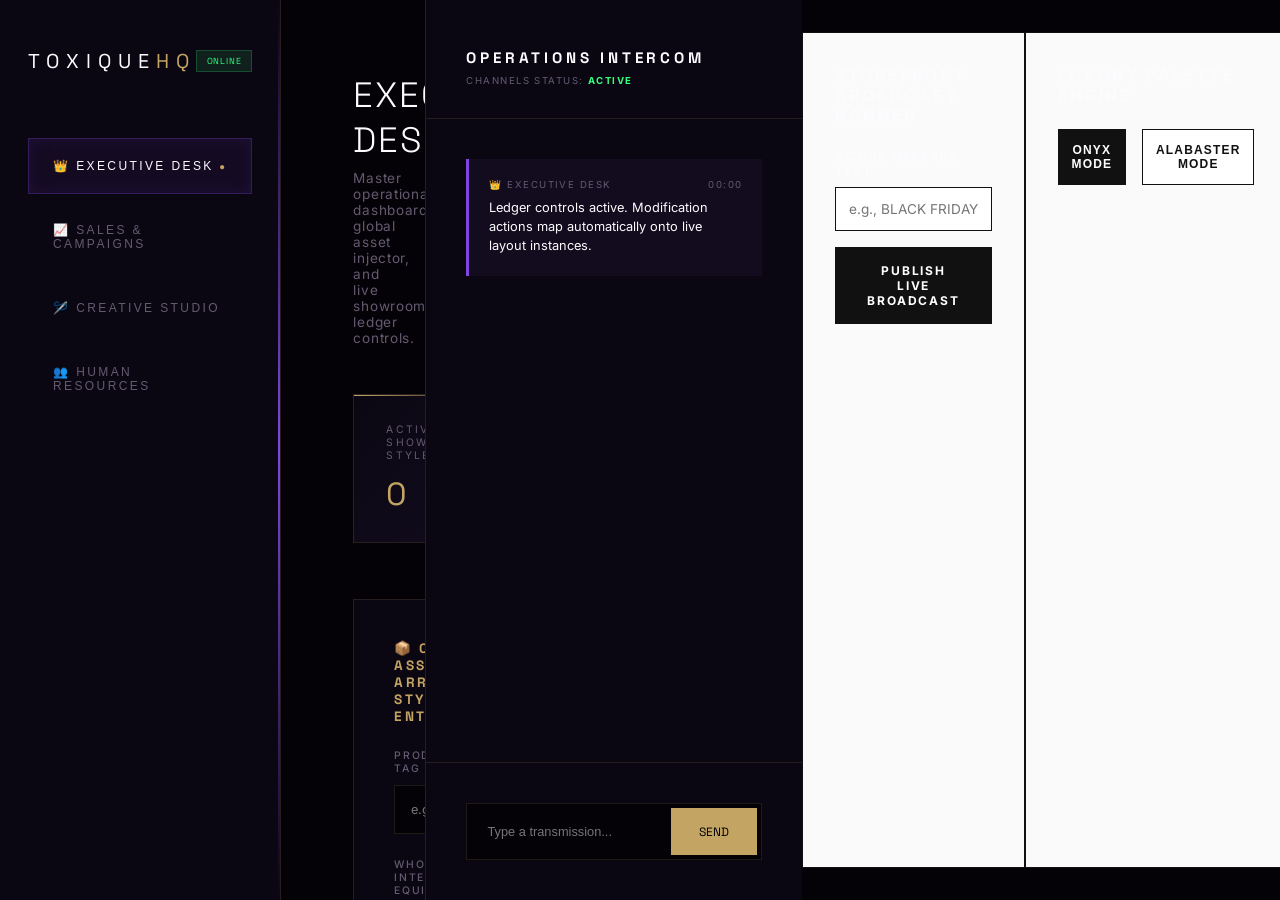
==== commit a8a7775c: "feat: implement dynamic luxury theme engine and secure desk communications bridge" ====
--- a/admin.html
+++ b/admin.html
@@ -462,4 +462,25 @@
         <input type="text" id="exec-banner-input" style="width: 100%; padding: 0.8rem; border: 1px solid #111; box-sizing: border-box; font-family: inherit; font-size: 0.85rem;" placeholder="e.g., BLACK FRIDAY SPECIALS RUNNING NOVEMBER 20 TO NOVEMBER 30">
         <button onclick="publishExecutiveBanner()" style="background: #111; color: #fff; border: none; padding: 1rem 2rem; margin-top: 1rem; cursor: pointer; letter-spacing: 0.15em; font-size: 0.75rem; text-transform: uppercase; font-weight: bold; width: 100%; font-family: inherit;">Publish Live Broadcast</button>
     </div>
+</section>
+<!-- ==========================================================================
+     PATH 5: EXECUTIVE THEME ENGINE CONTROL (OPTION A)
+     ========================================================================== -->
+<section class="exec-theme-control" style="margin: 2rem 0; padding: 2rem; border: 1px solid #111; background: #fafafa;">
+    <h2 style="margin-top: 0; text-transform: uppercase; letter-spacing: 0.15em; font-size: 1rem; font-family: inherit;">Luxury Palette Engine</h2>
+    <div style="margin-top: 1.5rem; display: flex; gap: 1rem;">
+        <button onclick="updateLuxuryPalette('onyx')" style="flex: 1; background: #111; color: #fff; border: 1px solid #111; padding: 0.8rem; cursor: pointer; text-transform: uppercase; font-size: 0.75rem; letter-spacing: 0.1em; font-weight: bold;">Onyx Mode</button>
+        <button onclick="updateLuxuryPalette('alabaster')" style="flex: 1; background: #fff; color: #111; border: 1px solid #111; padding: 0.8rem; cursor: pointer; text-transform: uppercase; font-size: 0.75rem; letter-spacing: 0.1em; font-weight: bold;">Alabaster Mode</button>
+    </div>
+</section>
+
+<!-- ==========================================================================
+     PATH 6: ADMINISTRATIVE COMMUNICATIONS DESK (OPTION C)
+     ========================================================================== -->
+<section class="exec-comms-desk" style="margin: 2rem 0; padding: 2rem; border: 1px solid #111; background: #fafafa;">
+    <h2 style="margin-top: 0; text-transform: uppercase; letter-spacing: 0.15em; font-size: 1rem; font-family: inherit;">Administrative Communications Desk</h2>
+    <div id="adminMessageLog" style="margin-top: 1.5rem; max-height: 250px; overflow-y: auto; border: 1px solid #eee; background: #fff; padding: 1rem; font-family: monospace; font-size: 0.8rem; line-height: 1.5;">
+        <div style="color: #999; font-style: italic;">Awaiting incoming secure customer inquiries...</div>
+    </div>
+    <button onclick="clearCommsLog()" style="background: transparent; color: #ff3333; border: 1px solid #ff3333; padding: 0.5rem 1rem; margin-top: 1rem; cursor: pointer; letter-spacing: 0.1em; font-size: 0.7rem; text-transform: uppercase; font-weight: bold;">Purge Desk Logs</button>
 </section>
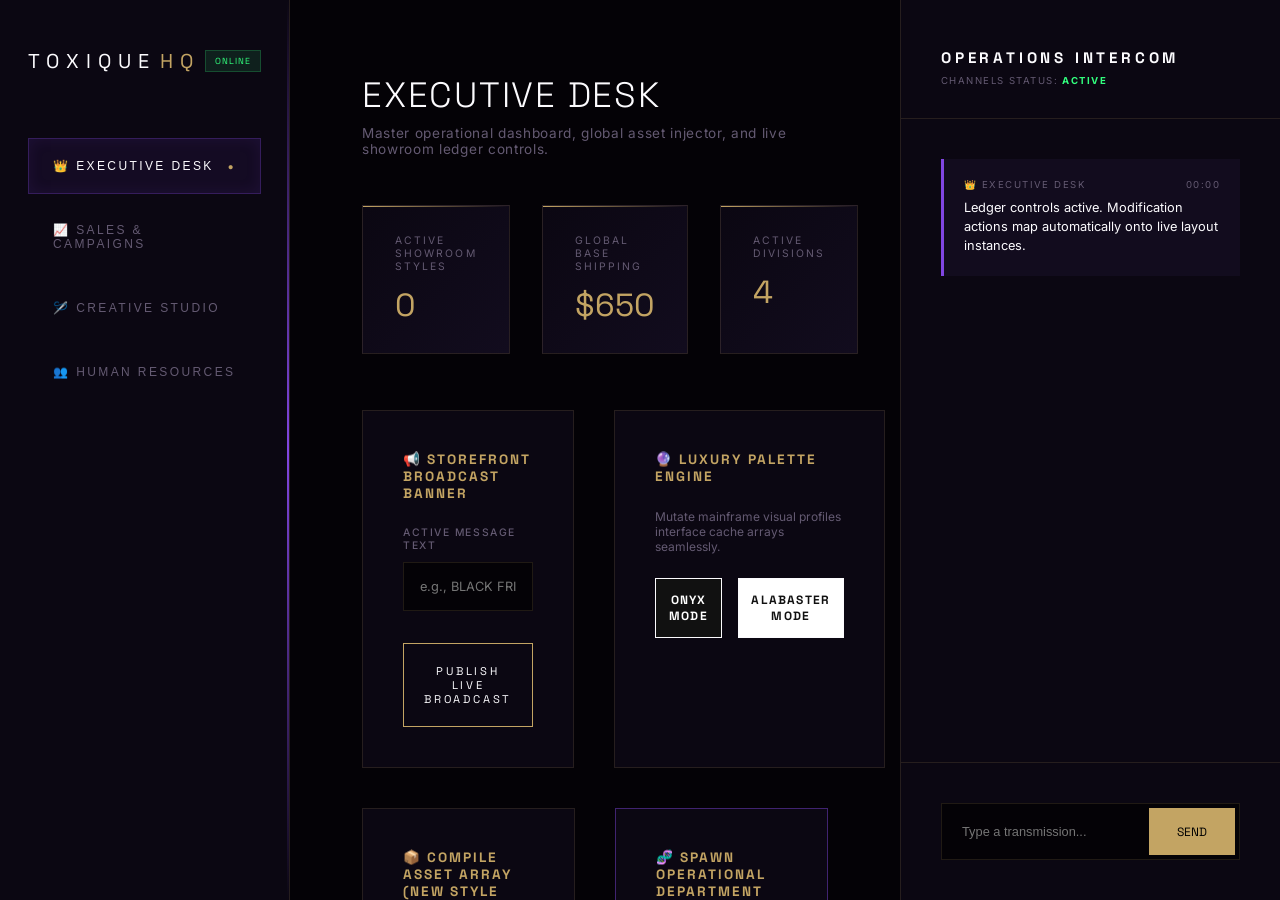
==== commit a190a7d1: "fix: integrate unified dashboard controls and repair layout engine structural alignments" ====
--- a/admin.html
+++ b/admin.html
@@ -21,12 +21,24 @@
             --text-red: #ff4d4d;
         }
 
+        /* Light Mode Alabaster Overrides */
+        body.alabaster-theme {
+            --bg-base: #f7f5fa;
+            --bg-panel: #ffffff;
+            --bg-card: #f0ecf5;
+            --border-line: rgba(17, 17, 17, 0.15);
+            --border-glow: rgba(129, 70, 226, 0.2);
+            --text-main: #111111;
+            --text-dark: #666666;
+        }
+
         body {
             margin: 0; padding: 0;
             background-color: var(--bg-base);
             color: var(--text-main);
             font-family: 'Inter', sans-serif;
             display: flex; height: 100vh; overflow: hidden;
+            transition: background-color 0.4s ease, color 0.4s ease;
         }
 
         /* SIDEBAR INTERFACE ARCHITECTURE */
@@ -35,6 +47,7 @@
             border-right: 1px solid var(--border-line);
             display: flex; flex-direction: column; padding: 3rem 1.75rem; box-sizing: border-box;
             position: relative;
+            transition: background 0.4s ease, border-color 0.4s ease;
         }
         .sidebar::after {
             content: ''; position: absolute; right: 0; top: 0; height: 100%; width: 2px;
@@ -77,41 +90,41 @@
 
         /* HUD STATS GRID */
         .analytics-strip { display: grid; grid-template-columns: repeat(3, 1fr); gap: 2rem; margin-bottom: 3.5rem; }
-        .metric-block { background: linear-gradient(135deg, var(--bg-panel), var(--bg-card)); border: 1px solid var(--border-line); padding: 1.75rem 2rem; position: relative; }
+        .metric-block { background: linear-gradient(135deg, var(--bg-panel), var(--bg-card)); border: 1px solid var(--border-line); padding: 1.75rem 2rem; position: relative; transition: background 0.4s ease, border-color 0.4s ease; }
         .metric-block::before { content: ''; position: absolute; top: 0; left: 0; width: 100%; height: 1px; background: linear-gradient(to right, var(--lux-gold), transparent); }
         .metric-title { font-size: 0.65rem; text-transform: uppercase; letter-spacing: 0.2em; color: var(--text-dark); margin-bottom: 0.75rem; }
         .metric-value { font-family: 'Space Grotesk', sans-serif; font-size: 2rem; font-weight: 400; color: var(--lux-gold); }
 
         .control-grid { display: grid; grid-template-columns: 1.1fr 0.9fr; gap: 2.5rem; margin-bottom: 2.5rem; }
-        .data-card { background: var(--bg-panel); border: 1px solid var(--border-line); padding: 2.5rem; position: relative; margin-bottom: 2.5rem; }
+        .data-card { background: var(--bg-panel); border: 1px solid var(--border-line); padding: 2.5rem; position: relative; margin-bottom: 2.5rem; transition: background 0.4s ease, border-color 0.4s ease; }
         .data-card h4 { margin: 0 0 1.5rem 0; font-family: 'Space Grotesk', sans-serif; font-size: 0.85rem; letter-spacing: 0.15em; text-transform: uppercase; color: var(--lux-gold); }
 
         /* LIVE STYLES LEDGER TABLE UTILITY */
         .table-container { width: 100%; overflow-x: auto; margin-top: 1rem; }
         .ledger-table { width: 100%; border-collapse: collapse; text-align: left; font-size: 0.8rem; }
         .ledger-table th { font-family: 'Space Grotesk', sans-serif; text-transform: uppercase; letter-spacing: 0.15em; font-size: 0.7rem; color: var(--text-dark); padding: 1rem; border-bottom: 1px solid var(--border-line); }
-        .ledger-table td { padding: 1rem; border-bottom: 1px solid rgba(255,255,255,0.03); vertical-align: middle; }
+        .ledger-table td { padding: 1rem; border-bottom: 1px solid rgba(255,255,255,0.03); vertical-align: middle; color: var(--text-main); }
         .thumb-preview { width: 40px; height: 50px; object-fit: cover; border: 1px solid var(--border-line); }
         
-        .inline-action-btn { background: transparent; border: 1px solid var(--border-line); color: var(--text-main); padding: 0.4rem 0.8rem; font-size: 0.65rem; text-transform: uppercase; letter-spacing: 0.1em; cursor: pointer; margin-right: 0.5rem; }
+        .inline-action-btn { background: transparent; border: 1px solid var(--border-line); color: var(--text-main); padding: 0.4rem 0.8rem; font-size: 0.65rem; text-transform: uppercase; letter-spacing: 0.1em; cursor: pointer; margin-right: 0.5rem; transition: background 0.3s, color 0.3s; }
         .inline-action-btn.edit-trigger { border-color: var(--lux-gold); color: var(--lux-gold); }
         .inline-action-btn.delete-trigger { border-color: var(--text-red); color: var(--text-red); }
-        .inline-action-btn:hover { background: white; color: black !important; }
+        .inline-action-btn:hover { background: var(--text-main); color: var(--bg-base) !important; }
 
         /* LIVE SYSTEM INTERCOM PANEL */
-        .chat-sidebar { width: 380px; background: var(--bg-panel); border-left: 1px solid var(--border-line); display: flex; flex-direction: column; box-sizing: border-box; }
+        .chat-sidebar { width: 380px; background: var(--bg-panel); border-left: 1px solid var(--border-line); display: flex; flex-direction: column; box-sizing: border-box; transition: background 0.4s ease, border-color 0.4s ease; }
         .chat-header { padding: 3rem 2.5rem 2rem 2.5rem; border-bottom: 1px solid var(--border-line); }
         .chat-header h3 { margin: 0; font-family: 'Space Grotesk', sans-serif; font-size: 0.95rem; letter-spacing: 0.25em; text-transform: uppercase; }
         .chat-header span { font-size: 0.6rem; color: var(--text-dark); letter-spacing: 0.15em; display: block; margin-top: 0.5rem; text-transform: uppercase; }
         .chat-header span strong { color: var(--text-green); }
         .chat-messages { flex: 1; padding: 2.5rem; overflow-y: auto; display: flex; flex-direction: column; gap: 1.5rem; }
-        .msg-bubble { background: var(--bg-card); border-left: 3px solid var(--neon-purple); padding: 1.25rem; }
+        .msg-bubble { background: var(--bg-card); border-left: 3px solid var(--neon-purple); padding: 1.25rem; transition: background 0.4s ease; }
         .msg-bubble.from-user { border-left-color: var(--lux-gold); background: rgba(195,164,99,0.02); }
         .msg-meta { font-size: 0.6rem; letter-spacing: 0.15em; text-transform: uppercase; color: var(--text-dark); margin-bottom: 0.5rem; display: flex; justify-content: space-between; }
         .msg-text { font-size: 0.8rem; line-height: 1.5; color: var(--text-main); }
 
         .chat-input-row { padding: 2.5rem; border-top: 1px solid var(--border-line); }
-        .chat-input-wrapper { display: flex; border: 1px solid var(--border-line); background: var(--bg-base); padding: 0.25rem; }
+        .chat-input-wrapper { display: flex; border: 1px solid var(--border-line); background: var(--bg-base); padding: 0.25rem; transition: background 0.4s ease; }
         .chat-field { flex: 1; background: transparent; border: none; padding: 1rem; color: var(--text-main); font-size: 0.8rem; }
         .chat-field:focus { outline: none; }
         .chat-send-btn { background: var(--lux-gold); border: none; color: #000; padding: 0 1.75rem; font-family: 'Space Grotesk', sans-serif; font-size: 0.75rem; text-transform: uppercase; cursor: pointer; }
@@ -119,13 +132,21 @@
         /* CONTROLS FORMATTING */
         .input-block { margin-bottom: 1.5rem; }
         .input-block label { display: block; font-size: 0.65rem; text-transform: uppercase; letter-spacing: 0.15em; color: var(--text-dark); margin-bottom: 0.6rem; font-weight: 500; }
-        .input-block input, .input-block select, .input-block textarea { width: 100%; padding: 1rem; background: var(--bg-base); border: 1px solid var(--border-line); color: white; box-sizing: border-box; font-family: 'Inter', sans-serif; font-size: 0.8rem; }
-        .input-block input:focus { border-color: var(--lux-gold); outline: none; }
+        .input-block input, .input-block select, .input-block textarea { width: 100%; padding: 1rem; background: var(--bg-base); border: 1px solid var(--border-line); color: var(--text-main); box-sizing: border-box; font-family: 'Inter', sans-serif; font-size: 0.8rem; transition: background 0.4s, border-color 0.4s, color 0.4s; }
+        .input-block input:focus, .input-block textarea:focus { border-color: var(--lux-gold); outline: none; }
         
-        .action-btn { background: transparent; border: 1px solid var(--lux-gold); color: white; width: 100%; padding: 1.25rem; cursor: pointer; font-family: 'Space Grotesk', sans-serif; text-transform: uppercase; letter-spacing: 0.25em; font-size: 0.7rem; transition: all 0.4s ease; }
+        .action-btn { background: transparent; border: 1px solid var(--lux-gold); color: var(--text-main); width: 100%; padding: 1.25rem; cursor: pointer; font-family: 'Space Grotesk', sans-serif; text-transform: uppercase; letter-spacing: 0.25em; font-size: 0.7rem; transition: all 0.4s ease; }
         .action-btn:hover { background: var(--lux-gold); color: #000; box-shadow: 0 0 20px rgba(195, 164, 99, 0.2); }
         .spawn-btn { border-color: var(--neon-purple); }
         .spawn-btn:hover { background: var(--neon-purple); color: white; }
+
+        /* INTEGRATED PATH MODULES */
+        .integrated-panel-row { display: grid; grid-template-columns: repeat(2, 1fr); gap: 2.5rem; margin-bottom: 2.5rem; }
+        .theme-engine-buttons { display: flex; gap: 1rem; margin-top: 1rem; }
+        .theme-btn { flex: 1; padding: 0.8rem; cursor: pointer; text-transform: uppercase; font-size: 0.75rem; letter-spacing: 0.1em; font-weight: bold; font-family: 'Space Grotesk', sans-serif; border: 1px solid var(--text-main); transition: background 0.3s, color 0.3s; }
+        .theme-btn.onyx { background: #111; color: #fff; }
+        .theme-btn.alabaster { background: #fff; color: #111; }
+        .theme-btn:hover { opacity: 0.85; }
     </style>
 </head>
 <body>
@@ -157,9 +178,32 @@
                 <div class="metric-block"><div class="metric-title">Active Divisions</div><div class="metric-value" id="count-depts">4</div></div>
             </div>
 
+            <!-- PATH 3 & 5: BROADCAST & THEME PANELS SYSTEM COHESION -->
+            <div class="integrated-panel-row">
+                <!-- BROADCAST CONTROL BLOCK -->
+                <div class="data-card" style="margin-bottom: 0;">
+                    <h4>📢 Storefront Broadcast Banner</h4>
+                    <div class="input-block" style="margin-top: 1rem;">
+                        <label>Active Message Text</label>
+                        <input type="text" id="exec-banner-input" placeholder="e.g., BLACK FRIDAY SPECIALS RUNNING NOVEMBER 20 TO NOVEMBER 30">
+                    </div>
+                    <button onclick="publishExecutiveBanner()" class="action-btn" style="margin-top: 0.5rem;">Publish Live Broadcast</button>
+                </div>
+
+                <!-- PALETTE ENGINE ENGINE BLOCK -->
+                <div class="data-card" style="margin-bottom: 0;">
+                    <h4>🔮 Luxury Palette Engine</h4>
+                    <p style="font-size: 0.75rem; color: var(--text-dark); margin-bottom: 1.5rem;">Mutate mainframe visual profiles interface cache arrays seamlessly.</p>
+                    <div class="theme-engine-buttons">
+                        <button onclick="updateLuxuryPalette('onyx')" class="theme-btn onyx">Onyx Mode</button>
+                        <button onclick="updateLuxuryPalette('alabaster')" class="theme-btn alabaster">Alabaster Mode</button>
+                    </div>
+                </div>
+            </div>
+
             <div class="control-grid">
                 <!-- DYNAMIC ASSET COMPILER & MODIFIER FORM -->
-                <div class="data-card" id="compilerFormBlock">
+                <div class="data-card" id="compilerFormBlock" style="margin-bottom: 0;">
                     <h4 id="compilerFormTitle">📦 Compile Asset Array (New Style Entry)</h4>
                     <input type="hidden" id="edit-prod-id" value="">
                     
@@ -184,7 +228,7 @@
                 </div>
 
                 <!-- SPAWN OPERATIONAL DIVISION PANEL -->
-                <div class="data-card" style="border-color: rgba(129, 70, 226, 0.45);">
+                <div class="data-card" style="border-color: rgba(129, 70, 226, 0.45); margin-bottom: 0;">
                     <h4>🧬 Spawn Operational Department Workspace</h4>
                     <div class="input-block">
                         <label>Department Workspace Name</label>
@@ -192,7 +236,7 @@
                     </div>
                     <div class="input-block">
                         <label>Workspace Functional Objectives</label>
-                        <textarea id="new-dept-purpose" rows="2" placeholder="Describe focus parameters..."></textarea>
+                        <textarea id="new-dept-purpose" rows="4" placeholder="Describe focus parameters..."></textarea>
                     </div>
                     <button class="action-btn spawn-btn" onclick="executeDepartmentSpawning()">Generate Workspace Instance</button>
                 </div>
@@ -201,7 +245,7 @@
             <!-- LIVE INTERACTIVE STYLES LEDGER REAL-TIME HUB -->
             <div class="data-card" style="grid-column: 1 / -1;">
                 <h4>🏛️ Master Showroom Inventory Ledger</h4>
-                <p style="margin-bottom: 1.5rem;">Modify labels or expunge active production values straight from the customer storefront array cache.</p>
+                <p style="margin-bottom: 1.5rem; color: var(--text-dark);">Modify labels or expunge active production values straight from the customer storefront array cache.</p>
                 <div class="table-container">
                     <table class="ledger-table">
                         <thead>
@@ -310,7 +354,7 @@
                 const row = document.createElement('tr');
                 row.innerHTML = `
                     <td><img src="${product.image}" class="thumb-preview" onerror="this.src='https://placehold.co/40x50/120c1e/fcfbfe?text=Style'"></td>
-                    <td style="font-weight:500; letter-spacing:0.05em; color:var(--text-main);">${product.title.toUpperCase()}</td>
+                    <td style="font-weight:500; letter-spacing:0.05em;">${product.title.toUpperCase()}</td>
                     <td style="color:var(--lux-gold); font-weight:600;">$${product.price}</td>
                     <td style="font-size:0.7rem; color:var(--text-dark);">${product.division || 'COLLECTION ONE'}</td>
                     <td>
@@ -400,6 +444,7 @@
             renderMasterLedgerTable();
         }
 
+        // RESET FORM LOOP UTILITY
         function resetFormToDefault() {
             document.getElementById('edit-prod-id').value = '';
             document.getElementById('prod-title').value = '';
@@ -451,36 +496,29 @@
             box.appendChild(bubble); field.value = ""; box.scrollTop = box.scrollHeight;
         }
         document.getElementById('chatInputField').addEventListener('keydown', function(e) { if (e.key === 'Enter') dispatchMessage(); });
+
+        // PATH 3 INTEGRATION: LIVE BROADCAST BANNER CONTROLLER
+        function publishExecutiveBanner() {
+            const bannerInput = document.getElementById('exec-banner-input');
+            const message = bannerInput.value.trim();
+            if(!message) {
+                alert("Transmission halted. Broadcast text node is completely empty.");
+                return;
+            }
+            alert(`STOREFRONT TELEMETRY INJECTED: Broadcast string updated to:\n"${message.toUpperCase()}"`);
+            bannerInput.value = '';
+        }
+
+        // PATH 5 INTEGRATION: LUXURY PALETTE SWITCH ENGINE
+        function updateLuxuryPalette(mode) {
+            if(mode === 'alabaster') {
+                document.body.classList.add('alabaster-theme');
+                alert("THEME PARADIGM SHIFT: Alabaster Luxury Interface configuration active.");
+            } else {
+                document.body.classList.remove('alabaster-theme');
+                alert("THEME PARADIGM SHIFT: Deep Onyx Core Matrix configuration active.");
+            }
+        }
     </script>
 </body>
-</html>
-<!-- PATH 3: EXECUTIVE LIVE BANNER VARIABLE FIELD -->
-<section class="exec-banner-control" style="margin: 2rem 0; padding: 2rem; border: 1px solid #111; background: #fafafa;">
-    <h2 style="margin-top: 0; text-transform: uppercase; letter-spacing: 0.15em; font-size: 1rem; font-family: inherit;">Storefront Broadcast Banner</h2>
-    <div style="margin-top: 1.5rem;">
-        <label style="display: block; font-size: 0.75rem; text-transform: uppercase; letter-spacing: 0.1em; margin-bottom: 0.5rem; font-weight: bold; font-family: inherit;">Active Message Text</label>
-        <input type="text" id="exec-banner-input" style="width: 100%; padding: 0.8rem; border: 1px solid #111; box-sizing: border-box; font-family: inherit; font-size: 0.85rem;" placeholder="e.g., BLACK FRIDAY SPECIALS RUNNING NOVEMBER 20 TO NOVEMBER 30">
-        <button onclick="publishExecutiveBanner()" style="background: #111; color: #fff; border: none; padding: 1rem 2rem; margin-top: 1rem; cursor: pointer; letter-spacing: 0.15em; font-size: 0.75rem; text-transform: uppercase; font-weight: bold; width: 100%; font-family: inherit;">Publish Live Broadcast</button>
-    </div>
-</section>
-<!-- ==========================================================================
-     PATH 5: EXECUTIVE THEME ENGINE CONTROL (OPTION A)
-     ========================================================================== -->
-<section class="exec-theme-control" style="margin: 2rem 0; padding: 2rem; border: 1px solid #111; background: #fafafa;">
-    <h2 style="margin-top: 0; text-transform: uppercase; letter-spacing: 0.15em; font-size: 1rem; font-family: inherit;">Luxury Palette Engine</h2>
-    <div style="margin-top: 1.5rem; display: flex; gap: 1rem;">
-        <button onclick="updateLuxuryPalette('onyx')" style="flex: 1; background: #111; color: #fff; border: 1px solid #111; padding: 0.8rem; cursor: pointer; text-transform: uppercase; font-size: 0.75rem; letter-spacing: 0.1em; font-weight: bold;">Onyx Mode</button>
-        <button onclick="updateLuxuryPalette('alabaster')" style="flex: 1; background: #fff; color: #111; border: 1px solid #111; padding: 0.8rem; cursor: pointer; text-transform: uppercase; font-size: 0.75rem; letter-spacing: 0.1em; font-weight: bold;">Alabaster Mode</button>
-    </div>
-</section>
-
-<!-- ==========================================================================
-     PATH 6: ADMINISTRATIVE COMMUNICATIONS DESK (OPTION C)
-     ========================================================================== -->
-<section class="exec-comms-desk" style="margin: 2rem 0; padding: 2rem; border: 1px solid #111; background: #fafafa;">
-    <h2 style="margin-top: 0; text-transform: uppercase; letter-spacing: 0.15em; font-size: 1rem; font-family: inherit;">Administrative Communications Desk</h2>
-    <div id="adminMessageLog" style="margin-top: 1.5rem; max-height: 250px; overflow-y: auto; border: 1px solid #eee; background: #fff; padding: 1rem; font-family: monospace; font-size: 0.8rem; line-height: 1.5;">
-        <div style="color: #999; font-style: italic;">Awaiting incoming secure customer inquiries...</div>
-    </div>
-    <button onclick="clearCommsLog()" style="background: transparent; color: #ff3333; border: 1px solid #ff3333; padding: 0.5rem 1rem; margin-top: 1rem; cursor: pointer; letter-spacing: 0.1em; font-size: 0.7rem; text-transform: uppercase; font-weight: bold;">Purge Desk Logs</button>
-</section>+</html>
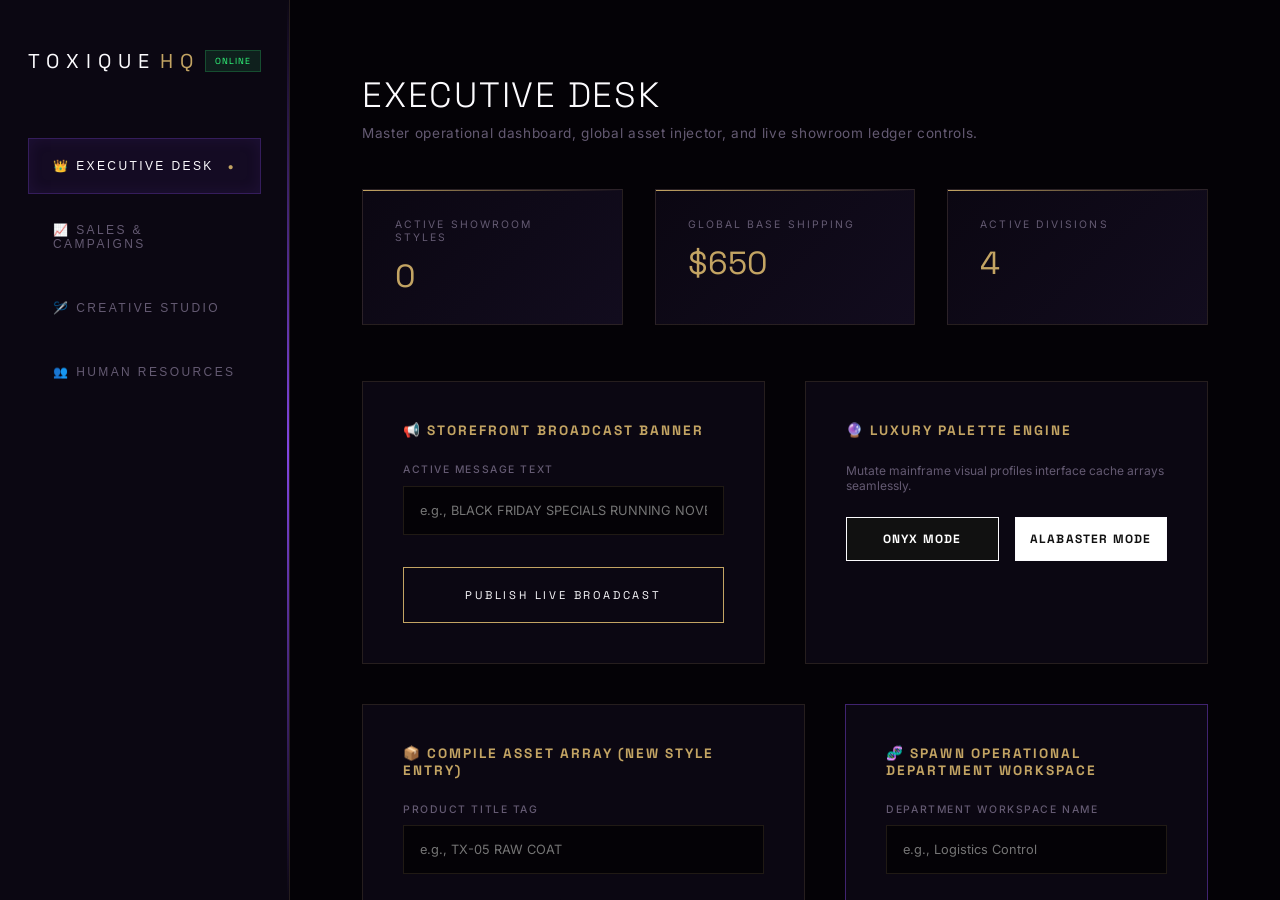
==== commit 2bd0f365: "Update storefront engine with promotional windows and file upload pipeline" ====
--- a/admin.html
+++ b/admin.html
@@ -5,7 +5,7 @@
     <meta name="viewport" content="width=device-width, initial-scale=1.0">
     <title>TOXIQUE // HQ CENTRAL PRIVILEGE & LEDGER SYSTEMS</title>
     <style>
-        @import url('https://fonts.googleapis.com/css2?family=Inter:wght@200;300;400;500;600&family=Space+Grotesk:wght@300;400;500&display=swap');
+        @import url('https://fonts.googleapis.com/css2?family=Inter:wght=200;300;400;500;600&family=Space+Grotesk:wght=300;400;500&display=swap');
         
         :root {
             --bg-base: #040206;
@@ -151,7 +151,6 @@
 </head>
 <body>
 
-    <!-- LEFT MASTER NAV BAR SIDEBAR -->
     <div class="sidebar">
         <div class="hub-title">TOXIQUE <span>HQ</span> <div class="system-status-pill">ONLINE</div></div>
         <div class="dept-btn-container" id="sidebarButtonContainer">
@@ -162,10 +161,8 @@
         </div>
     </div>
 
-    <!-- MAIN CONTROL CORE FRAME -->
     <div class="workspace-viewport" id="viewportContainer">
         
-        <!-- ==================== EXECUTIVE SPACE (MASTER COMMAND HUB) ==================== -->
         <div id="space-executive" class="space-panel active">
             <div class="header-meta">
                 <h2>Executive Desk</h2>
@@ -178,9 +175,7 @@
                 <div class="metric-block"><div class="metric-title">Active Divisions</div><div class="metric-value" id="count-depts">4</div></div>
             </div>
 
-            <!-- PATH 3 & 5: BROADCAST & THEME PANELS SYSTEM COHESION -->
             <div class="integrated-panel-row">
-                <!-- BROADCAST CONTROL BLOCK -->
                 <div class="data-card" style="margin-bottom: 0;">
                     <h4>📢 Storefront Broadcast Banner</h4>
                     <div class="input-block" style="margin-top: 1rem;">
@@ -190,7 +185,6 @@
                     <button onclick="publishExecutiveBanner()" class="action-btn" style="margin-top: 0.5rem;">Publish Live Broadcast</button>
                 </div>
 
-                <!-- PALETTE ENGINE ENGINE BLOCK -->
                 <div class="data-card" style="margin-bottom: 0;">
                     <h4>🔮 Luxury Palette Engine</h4>
                     <p style="font-size: 0.75rem; color: var(--text-dark); margin-bottom: 1.5rem;">Mutate mainframe visual profiles interface cache arrays seamlessly.</p>
@@ -202,7 +196,6 @@
             </div>
 
             <div class="control-grid">
-                <!-- DYNAMIC ASSET COMPILER & MODIFIER FORM -->
                 <div class="data-card" id="compilerFormBlock" style="margin-bottom: 0;">
                     <h4 id="compilerFormTitle">📦 Compile Asset Array (New Style Entry)</h4>
                     <input type="hidden" id="edit-prod-id" value="">
@@ -219,6 +212,12 @@
                         <label>Showroom Asset Image URL</label>
                         <input type="text" id="prod-img" placeholder="https://images.unsplash.com/...">
                     </div>
+                    
+                    <div class="input-block">
+                        <label style="color: var(--lux-gold);">Or Upload Local File Directly From Computer</label>
+                        <input type="file" id="prod-local-file" accept="image/*" style="background: transparent; border: 1px dashed var(--border-line); padding: 0.75rem; cursor: pointer;">
+                    </div>
+                    
                     <div class="input-block">
                         <label>Division Allocation</label>
                         <input type="text" id="prod-division" value="COLLECTION ONE">
@@ -227,7 +226,6 @@
                     <button class="action-btn" id="compilerCancelBtn" onclick="resetFormToDefault()" style="display:none; margin-top:0.5rem; border-color:var(--text-dark); color:var(--text-dark);">Cancel Edit Mode</button>
                 </div>
 
-                <!-- SPAWN OPERATIONAL DIVISION PANEL -->
                 <div class="data-card" style="border-color: rgba(129, 70, 226, 0.45); margin-bottom: 0;">
                     <h4>🧬 Spawn Operational Department Workspace</h4>
                     <div class="input-block">
@@ -242,7 +240,6 @@
                 </div>
             </div>
 
-            <!-- LIVE INTERACTIVE STYLES LEDGER REAL-TIME HUB -->
             <div class="data-card" style="grid-column: 1 / -1;">
                 <h4>🏛️ Master Showroom Inventory Ledger</h4>
                 <p style="margin-bottom: 1.5rem; color: var(--text-dark);">Modify labels or expunge active production values straight from the customer storefront array cache.</p>
@@ -258,14 +255,12 @@
                             </tr>
                         </thead>
                         <tbody id="masterLedgerTableBody">
-                            <!-- Populated on load loop -->
-                        </tbody>
+                            </tbody>
                     </table>
                 </div>
             </div>
         </div>
 
-        <!-- ==================== MARKETING SPACE ==================== -->
         <div id="space-marketing" class="space-panel">
             <div class="header-meta"><h2>Sales & Campaigns</h2><p>Configure operational discount wrappers.</p></div>
             <div class="data-card">
@@ -274,251 +269,10 @@
             </div>
         </div>
 
-        <!-- ==================== DESIGNERS SPACE ==================== -->
         <div id="space-designers" class="space-panel">
             <div class="header-meta"><h2>Creative Studio</h2><p>Staging area for photography formatting alignment.</p></div>
         </div>
 
-        <!-- ==================== HR SPACE ==================== -->
         <div id="space-hr" class="space-panel">
             <div class="header-meta"><h2>Human Resources</h2><p>Process system field agent applicant tracks.</p></div>
-            <div class="data-card">
-                <h4>Logistics Contact Handlers</h4>
-                <div class="input-block"><label>Primary Destination Endpoint Routing</label><input type="text" value="surfersshippingja@gmail.com" readonly></div>
-            </div>
-        </div>
-
-    </div>
-
-    <!-- RIGHT PANEL: UNIFIED CHAT INTERCOM -->
-    <div class="chat-sidebar">
-        <div class="chat-header"><h3>Operations Intercom</h3><span>Channels Status: <strong>Active</strong></span></div>
-        <div class="chat-messages" id="chatBox">
-            <div class="msg-bubble"><div class="msg-meta"><span>👑 Executive Desk</span><span>00:00</span></div><div class="msg-text">Ledger controls active. Modification actions map automatically onto live layout instances.</div></div>
-        </div>
-        <div class="chat-input-row">
-            <div class="chat-input-wrapper">
-                <input type="text" class="chat-field" id="chatInputField" placeholder="Type a transmission...">
-                <button class="chat-send-btn" onclick="dispatchMessage()">Send</button>
-            </div>
-        </div>
-    </div>
-
-    <!-- CORE STRATEGIC PROCESSING ENGINE -->
-    <script>
-        let currentDeptToken = "👑 Executive Desk";
-        let departmentCount = 4;
-
-        // Run ledger parsing on initialization window hook
-        document.addEventListener('DOMContentLoaded', () => {
-            renderMasterLedgerTable();
-        });
-
-        // VIEWPORT ROUTING ENGINE
-        function switchSpace(spaceId) {
-            const panels = document.querySelectorAll('.space-panel');
-            panels.forEach(p => { p.classList.remove('active'); p.style.display = 'none'; });
-            
-            const target = document.getElementById('space-' + spaceId);
-            if (target) { target.style.display = 'block'; setTimeout(() => target.classList.add('active'), 10); }
-
-            document.querySelectorAll('.dept-btn').forEach(b => b.classList.remove('active'));
-            const targetedBtn = document.getElementById('btn-' + spaceId);
-            if (targetedBtn) targetedBtn.classList.add('active');
-
-            if(spaceId === 'executive') currentDeptToken = "👑 Executive Desk";
-            else if(spaceId === 'marketing') currentDeptToken = "📈 Sales/Mktg";
-            else if(spaceId === 'designers') currentDeptToken = "🪡 Creative Studio";
-            else if(spaceId === 'hr') currentDeptToken = "👥 HR Dept";
-            else currentDeptToken = "⚡ " + (targetedBtn ? targetedBtn.innerText.replace('⚙️', '').trim() : "Custom Node");
-        }
-
-        // FETCH CACHE & BUILD INTERACTIVE LEDGER TABLE LOOP
-        function renderMasterLedgerTable() {
-            const ledgerBody = document.getElementById('masterLedgerTableBody');
-            if(!ledgerBody) return;
-            
-            let cache = localStorage.getItem('toxique_production_catalog') ? JSON.parse(localStorage.getItem('toxique_production_catalog')) : [];
-            
-            // Dynamic metrics updater
-            document.getElementById('count-products').innerText = cache.length;
-            
-            ledgerBody.innerHTML = '';
-
-            if(cache.length === 0) {
-                ledgerBody.innerHTML = `<tr><td colspan="5" style="text-align:center; padding:3rem; color:var(--text-dark);">No structural inventory styles currently loaded inside the array.</td></tr>`;
-                return;
-            }
-
-            cache.forEach(product => {
-                const row = document.createElement('tr');
-                row.innerHTML = `
-                    <td><img src="${product.image}" class="thumb-preview" onerror="this.src='https://placehold.co/40x50/120c1e/fcfbfe?text=Style'"></td>
-                    <td style="font-weight:500; letter-spacing:0.05em;">${product.title.toUpperCase()}</td>
-                    <td style="color:var(--lux-gold); font-weight:600;">$${product.price}</td>
-                    <td style="font-size:0.7rem; color:var(--text-dark);">${product.division || 'COLLECTION ONE'}</td>
-                    <td>
-                        <button class="inline-action-btn edit-trigger" onclick="triggerAssetEditMode(${product.id})">Edit Style</button>
-                        <button class="inline-action-btn delete-trigger" onclick="executeAssetExpulsion(${product.id})">Expunge</button>
-                    </td>
-                `;
-                ledgerBody.appendChild(row);
-            });
-        }
-
-        // CONTROLLER: CAPTURE SPECIFIC OBJECT FOR MODIFICATION
-        function triggerAssetEditMode(productId) {
-            let cache = JSON.parse(localStorage.getItem('toxique_production_catalog')) || [];
-            const product = cache.find(p => p.id === productId);
-            
-            if(!product) return;
-
-            // Route user context fields straight into form frame inputs
-            document.getElementById('edit-prod-id').value = product.id;
-            document.getElementById('prod-title').value = product.title;
-            document.getElementById('prod-price').value = product.price;
-            document.getElementById('prod-img').value = product.image;
-            document.getElementById('prod-division').value = product.division || 'COLLECTION ONE';
-
-            // Morph panel layout headers to notify user of mutation state
-            document.getElementById('compilerFormTitle').innerText = `🛠️ Modify Active Style: ${product.title.toUpperCase()}`;
-            document.getElementById('compilerSubmitBtn').innerText = `Apply Ledger Modifications`;
-            document.getElementById('compilerCancelBtn').style.display = 'block';
-            
-            // Anchor view focal alignment instantly to input frame context
-            document.getElementById('compilerFormBlock').scrollIntoView({ behavior: 'smooth' });
-        }
-
-        // SAVE LOGIC: HANDLING DIRECT COMPILATION VS MASTER TARGET REWRITES
-        function executeProductSavingLoop() {
-            const idVal = document.getElementById('edit-prod-id').value;
-            const titleVal = document.getElementById('prod-title').value.trim();
-            const priceVal = document.getElementById('prod-price').value.trim();
-            const imgVal = document.getElementById('prod-img').value.trim();
-            const divVal = document.getElementById('prod-division').value.trim();
-
-            if(!titleVal || !priceVal || !imgVal) {
-                alert("Operation rejected. Missing valid entries inside structural design nodes.");
-                return;
-            }
-
-            let cache = localStorage.getItem('toxique_production_catalog') ? JSON.parse(localStorage.getItem('toxique_production_catalog')) : [];
-
-            if(idVal) {
-                // EXECUTING MODIFICATION UPGRADE: Identify key match and rewrite child variables
-                const targetIdx = cache.findIndex(p => p.id == idVal);
-                if(targetIdx !== -1) {
-                    cache[targetIdx].title = titleVal.toUpperCase();
-                    cache[targetIdx].price = parseInt(priceVal);
-                    cache[targetIdx].image = imgVal;
-                    cache[targetIdx].division = divVal.toUpperCase();
-                    alert(`LEDGER REWRITE SUCCESSFUL: Active parameters for "${titleVal.toUpperCase()}" modified cleanly.`);
-                }
-            } else {
-                // EXECUTING FRESH INJECTION: Append new instance completely
-                const newAsset = {
-                    id: Date.now(),
-                    title: titleVal.toUpperCase(),
-                    price: parseInt(priceVal),
-                    category: "READY-TO-WEAR",
-                    division: divVal.toUpperCase(),
-                    image: imgVal
-                };
-                cache.push(newAsset);
-                alert(`ASSET REGISTERED: New entry for "${titleVal.toUpperCase()}" compiled directly into storage nodes.`);
-            }
-
-            localStorage.setItem('toxique_production_catalog', JSON.stringify(cache));
-            resetFormToDefault();
-            renderMasterLedgerTable();
-        }
-
-        // CONTROLLER: ERASE PRODUCT ENTIRELY
-        function executeAssetExpulsion(productId) {
-            if(!confirm("Are you sure you want to expunge this entry from your storefront database?")) return;
-            
-            let cache = JSON.parse(localStorage.getItem('toxique_production_catalog')) || [];
-            cache = cache.filter(p => p.id !== productId);
-            localStorage.setItem('toxique_production_catalog', JSON.stringify(cache));
-            
-            renderMasterLedgerTable();
-        }
-
-        // RESET FORM LOOP UTILITY
-        function resetFormToDefault() {
-            document.getElementById('edit-prod-id').value = '';
-            document.getElementById('prod-title').value = '';
-            document.getElementById('prod-price').value = '';
-            document.getElementById('prod-img').value = '';
-            document.getElementById('prod-division').value = 'COLLECTION ONE';
-
-            document.getElementById('compilerFormTitle').innerText = `📦 Compile Asset Array (New Style Entry)`;
-            document.getElementById('compilerSubmitBtn').innerText = `Compile Asset Array`;
-            document.getElementById('compilerCancelBtn').style.display = 'none';
-        }
-
-        // SPAWN OPERATIONAL DIVISION PANEL MECHANISMS
-        function executeDepartmentSpawning() {
-            const nameField = document.getElementById('new-dept-name');
-            const purposeField = document.getElementById('new-dept-purpose');
-            const name = nameField.value.trim(); const purpose = purposeField.value.trim();
-
-            if (!name || !purpose) { alert("Workspace parameters invalid."); return; }
-            const cleanId = name.toLowerCase().replace(/[^a-z0-8]/g, '-');
-
-            const buttonContainer = document.getElementById('sidebarButtonContainer');
-            const newButton = document.createElement('button');
-            newButton.className = 'dept-btn'; newButton.id = 'btn-' + cleanId;
-            newButton.innerText = '⚙️ ' + name; newButton.setAttribute('onclick', `switchSpace('${cleanId}')`);
-            buttonContainer.appendChild(newButton);
-
-            const viewportContainer = document.getElementById('viewportContainer');
-            const newPane = document.createElement('div');
-            newPane.id = 'space-' + cleanId; newPane.className = 'space-panel';
-            newPane.innerHTML = `
-                <div class="header-meta"><h2>${name} Control</h2><p>Custom spawned active operational department node.</p></div>
-                <div class="data-card"><h4>Objective Mission Tracker</h4><p style="font-style:italic;">"${purpose}"</p></div>
-            `;
-            viewportContainer.appendChild(newPane);
-
-            departmentCount++; document.getElementById('count-depts').innerText = departmentCount;
-            nameField.value = ''; purposeField.value = '';
-            alert(`INFRASTRUCTURE ONLINE: Workspace division for [${name.toUpperCase()}] constructed.`);
-        }
-
-        // INTERCOM CHAT PUSH METHOD LOGIC
-        function dispatchMessage() {
-            const field = document.getElementById('chatInputField'); const box = document.getElementById('chatBox'); const txt = field.value.trim();
-            if (txt === "") return;
-            const stamps = new Date().toLocaleTimeString([], { hour: '2-digit', minute: '2-digit' });
-            const bubble = document.createElement('div'); bubble.className = 'msg-bubble from-user';
-            bubble.innerHTML = `<div class="msg-meta"><strong>${currentDeptToken}</strong><span>${stamps}</span></div><div class="msg-text">${txt}</div>`;
-            box.appendChild(bubble); field.value = ""; box.scrollTop = box.scrollHeight;
-        }
-        document.getElementById('chatInputField').addEventListener('keydown', function(e) { if (e.key === 'Enter') dispatchMessage(); });
-
-        // PATH 3 INTEGRATION: LIVE BROADCAST BANNER CONTROLLER
-        function publishExecutiveBanner() {
-            const bannerInput = document.getElementById('exec-banner-input');
-            const message = bannerInput.value.trim();
-            if(!message) {
-                alert("Transmission halted. Broadcast text node is completely empty.");
-                return;
-            }
-            alert(`STOREFRONT TELEMETRY INJECTED: Broadcast string updated to:\n"${message.toUpperCase()}"`);
-            bannerInput.value = '';
-        }
-
-        // PATH 5 INTEGRATION: LUXURY PALETTE SWITCH ENGINE
-        function updateLuxuryPalette(mode) {
-            if(mode === 'alabaster') {
-                document.body.classList.add('alabaster-theme');
-                alert("THEME PARADIGM SHIFT: Alabaster Luxury Interface configuration active.");
-            } else {
-                document.body.classList.remove('alabaster-theme');
-                alert("THEME PARADIGM SHIFT: Deep Onyx Core Matrix configuration active.");
-            }
-        }
-    </script>
-</body>
-</html>+            <div class
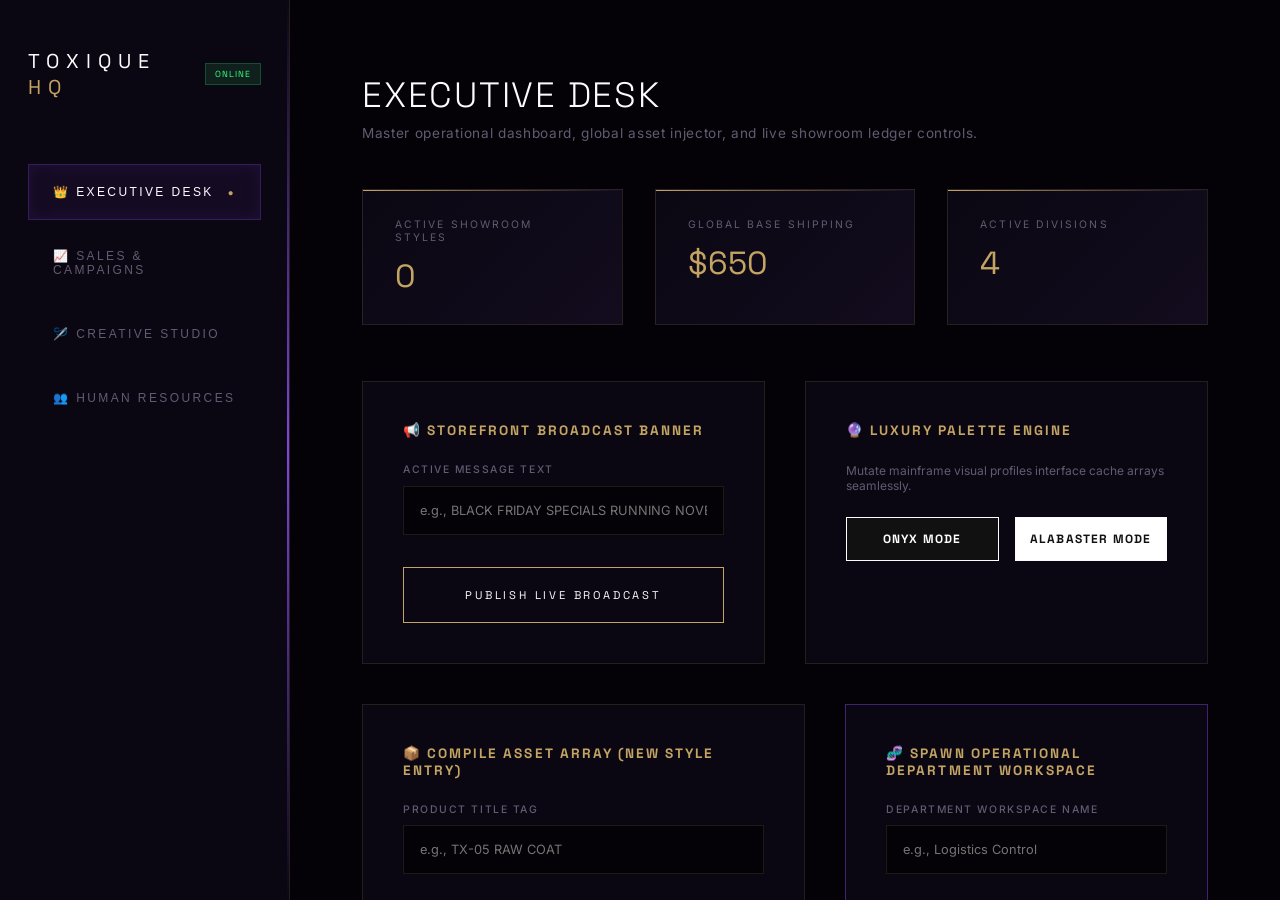
==== commit 746267c4: "Complete admin.html layout, close tags, and integrate master ledger JS engine" ====
--- a/admin.html
+++ b/admin.html
@@ -46,7 +46,7 @@
             width: 290px; background: var(--bg-panel);
             border-right: 1px solid var(--border-line);
             display: flex; flex-direction: column; padding: 3rem 1.75rem; box-sizing: border-box;
-            position: relative;
+            position: relative; flex-shrink: 0;
             transition: background 0.4s ease, border-color 0.4s ease;
         }
         .sidebar::after {
@@ -111,24 +111,6 @@
         .inline-action-btn.delete-trigger { border-color: var(--text-red); color: var(--text-red); }
         .inline-action-btn:hover { background: var(--text-main); color: var(--bg-base) !important; }
 
-        /* LIVE SYSTEM INTERCOM PANEL */
-        .chat-sidebar { width: 380px; background: var(--bg-panel); border-left: 1px solid var(--border-line); display: flex; flex-direction: column; box-sizing: border-box; transition: background 0.4s ease, border-color 0.4s ease; }
-        .chat-header { padding: 3rem 2.5rem 2rem 2.5rem; border-bottom: 1px solid var(--border-line); }
-        .chat-header h3 { margin: 0; font-family: 'Space Grotesk', sans-serif; font-size: 0.95rem; letter-spacing: 0.25em; text-transform: uppercase; }
-        .chat-header span { font-size: 0.6rem; color: var(--text-dark); letter-spacing: 0.15em; display: block; margin-top: 0.5rem; text-transform: uppercase; }
-        .chat-header span strong { color: var(--text-green); }
-        .chat-messages { flex: 1; padding: 2.5rem; overflow-y: auto; display: flex; flex-direction: column; gap: 1.5rem; }
-        .msg-bubble { background: var(--bg-card); border-left: 3px solid var(--neon-purple); padding: 1.25rem; transition: background 0.4s ease; }
-        .msg-bubble.from-user { border-left-color: var(--lux-gold); background: rgba(195,164,99,0.02); }
-        .msg-meta { font-size: 0.6rem; letter-spacing: 0.15em; text-transform: uppercase; color: var(--text-dark); margin-bottom: 0.5rem; display: flex; justify-content: space-between; }
-        .msg-text { font-size: 0.8rem; line-height: 1.5; color: var(--text-main); }
-
-        .chat-input-row { padding: 2.5rem; border-top: 1px solid var(--border-line); }
-        .chat-input-wrapper { display: flex; border: 1px solid var(--border-line); background: var(--bg-base); padding: 0.25rem; transition: background 0.4s ease; }
-        .chat-field { flex: 1; background: transparent; border: none; padding: 1rem; color: var(--text-main); font-size: 0.8rem; }
-        .chat-field:focus { outline: none; }
-        .chat-send-btn { background: var(--lux-gold); border: none; color: #000; padding: 0 1.75rem; font-family: 'Space Grotesk', sans-serif; font-size: 0.75rem; text-transform: uppercase; cursor: pointer; }
-
         /* CONTROLS FORMATTING */
         .input-block { margin-bottom: 1.5rem; }
         .input-block label { display: block; font-size: 0.65rem; text-transform: uppercase; letter-spacing: 0.15em; color: var(--text-dark); margin-bottom: 0.6rem; font-weight: 500; }
@@ -147,12 +129,23 @@
         .theme-btn.onyx { background: #111; color: #fff; }
         .theme-btn.alabaster { background: #fff; color: #111; }
         .theme-btn:hover { opacity: 0.85; }
+
+        /* RESPONSIVE LAYOUT BREAKPOINTS */
+        @media (max-width: 1024px) {
+            body { flex-direction: column; height: auto; overflow-y: auto; }
+            .sidebar { width: 100%; border-right: none; border-bottom: 1px solid var(--border-line); padding: 1.5rem; }
+            .workspace-viewport { padding: 2rem; }
+            .control-grid, .integrated-panel-row, .analytics-strip { grid-template-columns: 1fr; }
+        }
     </style>
 </head>
 <body>
 
     <div class="sidebar">
-        <div class="hub-title">TOXIQUE <span>HQ</span> <div class="system-status-pill">ONLINE</div></div>
+        <div class="hub-title">
+            <a href="index.html" style="text-decoration:none; color:inherit;">TOXIQUE <span>HQ</span></a>
+            <div class="system-status-pill">ONLINE</div>
+        </div>
         <div class="dept-btn-container" id="sidebarButtonContainer">
             <button class="dept-btn active" id="btn-executive" onclick="switchSpace('executive')">👑 Executive Desk</button>
             <button class="dept-btn" id="btn-marketing" onclick="switchSpace('marketing')">📈 Sales & Campaigns</button>
@@ -163,6 +156,7 @@
 
     <div class="workspace-viewport" id="viewportContainer">
         
+        <!-- EXECUTIVE SPACE -->
         <div id="space-executive" class="space-panel active">
             <div class="header-meta">
                 <h2>Executive Desk</h2>
@@ -220,7 +214,13 @@
                     
                     <div class="input-block">
                         <label>Division Allocation</label>
-                        <input type="text" id="prod-division" value="COLLECTION ONE">
+                        <select id="prod-division">
+                            <option value="COLLECTION ONE">COLLECTION ONE</option>
+                            <option value="GARMENTS">GARMENTS</option>
+                            <option value="COSMETICS">COSMETICS</option>
+                            <option value="FRAGRANCE">FRAGRANCE</option>
+                            <option value="RESTRICTED XXX">RESTRICTED XXX</option>
+                        </select>
                     </div>
                     <button class="action-btn" id="compilerSubmitBtn" onclick="executeProductSavingLoop()">Compile Asset Array</button>
                     <button class="action-btn" id="compilerCancelBtn" onclick="resetFormToDefault()" style="display:none; margin-top:0.5rem; border-color:var(--text-dark); color:var(--text-dark);">Cancel Edit Mode</button>
@@ -240,7 +240,7 @@
                 </div>
             </div>
 
-            <div class="data-card" style="grid-column: 1 / -1;">
+            <div class="data-card">
                 <h4>🏛️ Master Showroom Inventory Ledger</h4>
                 <p style="margin-bottom: 1.5rem; color: var(--text-dark);">Modify labels or expunge active production values straight from the customer storefront array cache.</p>
                 <div class="table-container">
@@ -255,24 +255,244 @@
                             </tr>
                         </thead>
                         <tbody id="masterLedgerTableBody">
-                            </tbody>
+                            <!-- Populated dynamically -->
+                        </tbody>
                     </table>
                 </div>
             </div>
         </div>
 
+        <!-- MARKETING SPACE -->
         <div id="space-marketing" class="space-panel">
             <div class="header-meta"><h2>Sales & Campaigns</h2><p>Configure operational discount wrappers.</p></div>
             <div class="data-card">
                 <h4>Active Promotional Schedule Matrix</h4>
-                <p>• <strong>Nov 20 - Nov 30:</strong> Black Friday Manifestation (25% Multiplier Value Display)<br>• <strong>Dec 1 - Dec 31:</strong> Festive Winter Holiday Allocation (50% Whole Price Offset)</p>
-            </div>
-        </div>
-
+                <p style="line-height: 1.8; color: var(--text-main);">
+                    • <strong>Nov 20 - Nov 30:</strong> Black Friday Manifestation (25% Multiplier Value Display)<br>
+                    • <strong>Dec 1 - Dec 31:</strong> Festive Winter Holiday Allocation (50% Whole Price Offset)
+                </p>
+            </div>
+        </div>
+
+        <!-- DESIGNERS SPACE -->
         <div id="space-designers" class="space-panel">
             <div class="header-meta"><h2>Creative Studio</h2><p>Staging area for photography formatting alignment.</p></div>
-        </div>
-
+            <div class="data-card">
+                <h4>Active Asset Quality Directives</h4>
+                <p style="color: var(--text-dark);">Upload high-resolution vertical portrait assets (3:4 ratio) for precise grid display within the storefront UI.</p>
+            </div>
+        </div>
+
+        <!-- HR SPACE -->
         <div id="space-hr" class="space-panel">
             <div class="header-meta"><h2>Human Resources</h2><p>Process system field agent applicant tracks.</p></div>
-            <div class+            <div class="data-card">
+                <h4>Field Agent Recruitment Queue</h4>
+                <p style="color: var(--text-dark);">For applications, direct candidates to submission email: <strong style="color: var(--lux-gold);">surfersshippingja@gmail.com</strong>.</p>
+            </div>
+        </div>
+
+    </div>
+
+    <!-- ADMIN OPERATIONS CONTROL ENGINE -->
+    <script>
+        document.addEventListener('DOMContentLoaded', () => {
+            renderAdminTable();
+            loadStoredBannerText();
+        });
+
+        // Tab Switching Engine
+        function switchSpace(spaceKey) {
+            document.querySelectorAll('.space-panel').forEach(p => p.classList.remove('active'));
+            document.querySelectorAll('.dept-btn').forEach(b => b.classList.remove('active'));
+
+            const targetPanel = document.getElementById(`space-${spaceKey}`);
+            const targetBtn = document.getElementById(`btn-${spaceKey}`);
+
+            if (targetPanel) targetPanel.classList.add('active');
+            if (targetBtn) targetBtn.classList.add('active');
+        }
+
+        // Master Ledger Table Renderer
+        function renderAdminTable() {
+            const tbody = document.getElementById('masterLedgerTableBody');
+            const countNode = document.getElementById('count-products');
+            if (!tbody) return;
+
+            const catalog = JSON.parse(localStorage.getItem('toxique_production_catalog')) || [];
+            if (countNode) countNode.innerText = catalog.length;
+
+            tbody.innerHTML = '';
+
+            if (catalog.length === 0) {
+                tbody.innerHTML = `<tr><td colspan="5" style="text-align:center; padding: 2rem; color: var(--text-dark);">NO ACTIVE ASSETS CATALOGED IN STORAGE.</td></tr>`;
+                return;
+            }
+
+            catalog.forEach(item => {
+                const tr = document.createElement('tr');
+                tr.innerHTML = `
+                    <td><img src="${item.image}" class="thumb-preview" onerror="this.src='https://placehold.co/40x50/120c1e/fcfbfe?text=TX'"></td>
+                    <td><strong>${item.title}</strong></td>
+                    <td>$${parseInt(item.price).toLocaleString()}</td>
+                    <td><span style="font-size:0.65rem; color:var(--lux-gold);">${item.division || 'COLLECTION ONE'}</span></td>
+                    <td>
+                        <button class="inline-action-btn edit-trigger" onclick="prepareAssetEdit(${item.id})">Edit</button>
+                        <button class="inline-action-btn delete-trigger" onclick="deleteAssetEntry(${item.id})">Expunge</button>
+                    </td>
+                `;
+                tbody.appendChild(tr);
+            });
+        }
+
+        // Form Asset Save / Update Execution
+        function executeProductSavingLoop() {
+            const editId = document.getElementById('edit-prod-id').value;
+            const title = document.getElementById('prod-title').value.trim();
+            const price = document.getElementById('prod-price').value.trim();
+            const division = document.getElementById('prod-division').value;
+            const imageUrlInput = document.getElementById('prod-img').value.trim();
+            const fileInput = document.getElementById('prod-local-file');
+
+            if (!title || !price) {
+                alert("Operation Rejected: Asset Title and Price are required.");
+                return;
+            }
+
+            const saveCatalog = (imageSrc) => {
+                let catalog = JSON.parse(localStorage.getItem('toxique_production_catalog')) || [];
+
+                if (editId) {
+                    catalog = catalog.map(p => p.id == editId ? { id: parseInt(editId), title, price, division, image: imageSrc || p.image } : p);
+                } else {
+                    const newAsset = {
+                        id: Date.now(),
+                        title,
+                        price,
+                        division,
+                        image: imageSrc || 'https://placehold.co/600x800/120c1e/fcfbfe?text=TOXIIQUE'
+                    };
+                    catalog.push(newAsset);
+                }
+
+                localStorage.setItem('toxique_production_catalog', JSON.stringify(catalog));
+                resetFormToDefault();
+                renderAdminTable();
+                alert("ASSET SYNCHRONIZED: Storefront catalog successfully updated.");
+            };
+
+            if (fileInput && fileInput.files && fileInput.files[0]) {
+                const reader = new FileReader();
+                reader.onload = (e) => saveCatalog(e.target.result);
+                reader.readAsDataURL(fileInput.files[0]);
+            } else {
+                saveCatalog(imageUrlInput);
+            }
+        }
+
+        // Edit Mode Preloader
+        function prepareAssetEdit(assetId) {
+            const catalog = JSON.parse(localStorage.getItem('toxique_production_catalog')) || [];
+            const asset = catalog.find(p => p.id === assetId);
+
+            if (asset) {
+                document.getElementById('edit-prod-id').value = asset.id;
+                document.getElementById('prod-title').value = asset.title;
+                document.getElementById('prod-price').value = asset.price;
+                document.getElementById('prod-division').value = asset.division || 'COLLECTION ONE';
+                document.getElementById('prod-img').value = asset.image;
+
+                document.getElementById('compilerFormTitle').innerText = "📝 Modify Asset Array Entry";
+                document.getElementById('compilerSubmitBtn').innerText = "Update Asset Record";
+                document.getElementById('compilerCancelBtn').style.display = "block";
+            }
+        }
+
+        // Reset Form to Default State
+        function resetFormToDefault() {
+            document.getElementById('edit-prod-id').value = '';
+            document.getElementById('prod-title').value = '';
+            document.getElementById('prod-price').value = '';
+            document.getElementById('prod-img').value = '';
+            if (document.getElementById('prod-local-file')) document.getElementById('prod-local-file').value = '';
+            
+            document.getElementById('compilerFormTitle').innerText = "📦 Compile Asset Array (New Style Entry)";
+            document.getElementById('compilerSubmitBtn').innerText = "Compile Asset Array";
+            document.getElementById('compilerCancelBtn').style.display = "none";
+        }
+
+        // Expunge / Delete Entry
+        function deleteAssetEntry(assetId) {
+            if (confirm("Are you sure you want to expunge this asset record from storage?")) {
+                let catalog = JSON.parse(localStorage.getItem('toxique_production_catalog')) || [];
+                catalog = catalog.filter(p => p.id !== assetId);
+                localStorage.setItem('toxique_production_catalog', JSON.stringify(catalog));
+                renderAdminTable();
+            }
+        }
+
+        // Broadcast Banner Management
+        function publishExecutiveBanner() {
+            const text = document.getElementById('exec-banner-input').value.trim();
+            if (!text) return;
+            localStorage.setItem('toxique_broadcast_banner_text', text);
+            alert("BROADCAST PUBLISHED: Live banner synchronized to customer storefront.");
+        }
+
+        function loadStoredBannerText() {
+            const stored = localStorage.getItem('toxique_broadcast_banner_text');
+            if (stored && document.getElementById('exec-banner-input')) {
+                document.getElementById('exec-banner-input').value = stored;
+            }
+        }
+
+        // Dynamic Department Spawner
+        function executeDepartmentSpawning() {
+            const name = document.getElementById('new-dept-name').value.trim();
+            if (!name) return;
+
+            const btnContainer = document.getElementById('sidebarButtonContainer');
+            const deptId = 'dept-' + Date.now();
+            
+            // Create Sidebar Button
+            const newBtn = document.createElement('button');
+            newBtn.className = 'dept-btn';
+            newBtn.id = `btn-${deptId}`;
+            newBtn.innerText = `⚡ ${name}`;
+            newBtn.onclick = () => switchSpace(deptId);
+            btnContainer.appendChild(newBtn);
+
+            // Create Viewport Workspace Panel
+            const viewport = document.getElementById('viewportContainer');
+            const newPanel = document.createElement('div');
+            newPanel.id = `space-${deptId}`;
+            newPanel.className = 'space-panel';
+            newPanel.innerHTML = `
+                <div class="header-meta"><h2>${name}</h2><p>Custom spawned department workspace instance.</p></div>
+                <div class="data-card">
+                    <h4>Operational Parameters</h4>
+                    <p style="color:var(--text-main);">${document.getElementById('new-dept-purpose').value || 'No functional parameters specified.'}</p>
+                </div>
+            `;
+            viewport.appendChild(newPanel);
+
+            // Update Department Counter
+            const countDepts = document.getElementById('count-depts');
+            if (countDepts) countDepts.innerText = parseInt(countDepts.innerText) + 1;
+
+            document.getElementById('new-dept-name').value = '';
+            document.getElementById('new-dept-purpose').value = '';
+            alert(`WORKSPACE INSTANCE SPAWNED: Created workspace for ${name}.`);
+        }
+
+        // Luxury Palette Theme Engine
+        function updateLuxuryPalette(mode) {
+            if (mode === 'alabaster') {
+                document.body.classList.add('alabaster-theme');
+            } else {
+                document.body.classList.remove('alabaster-theme');
+            }
+        }
+    </script>
+</body>
+</html>
